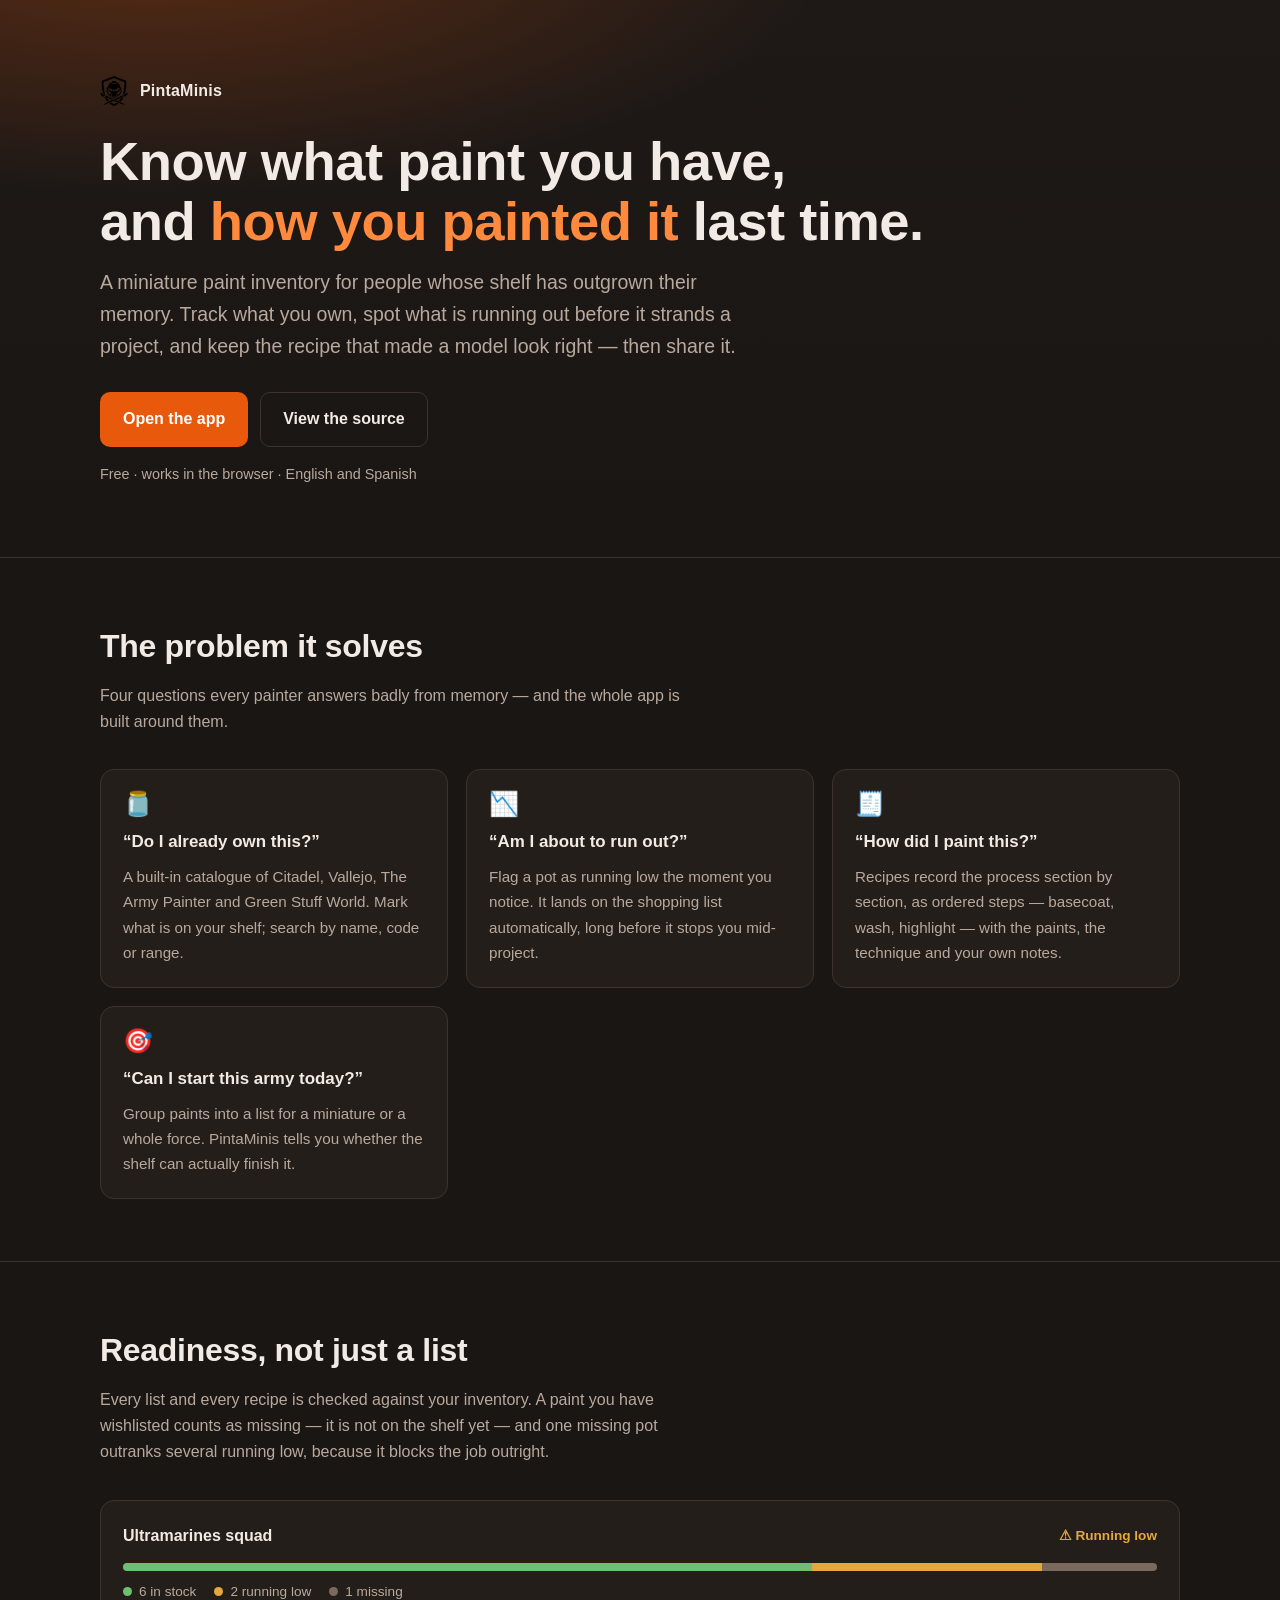
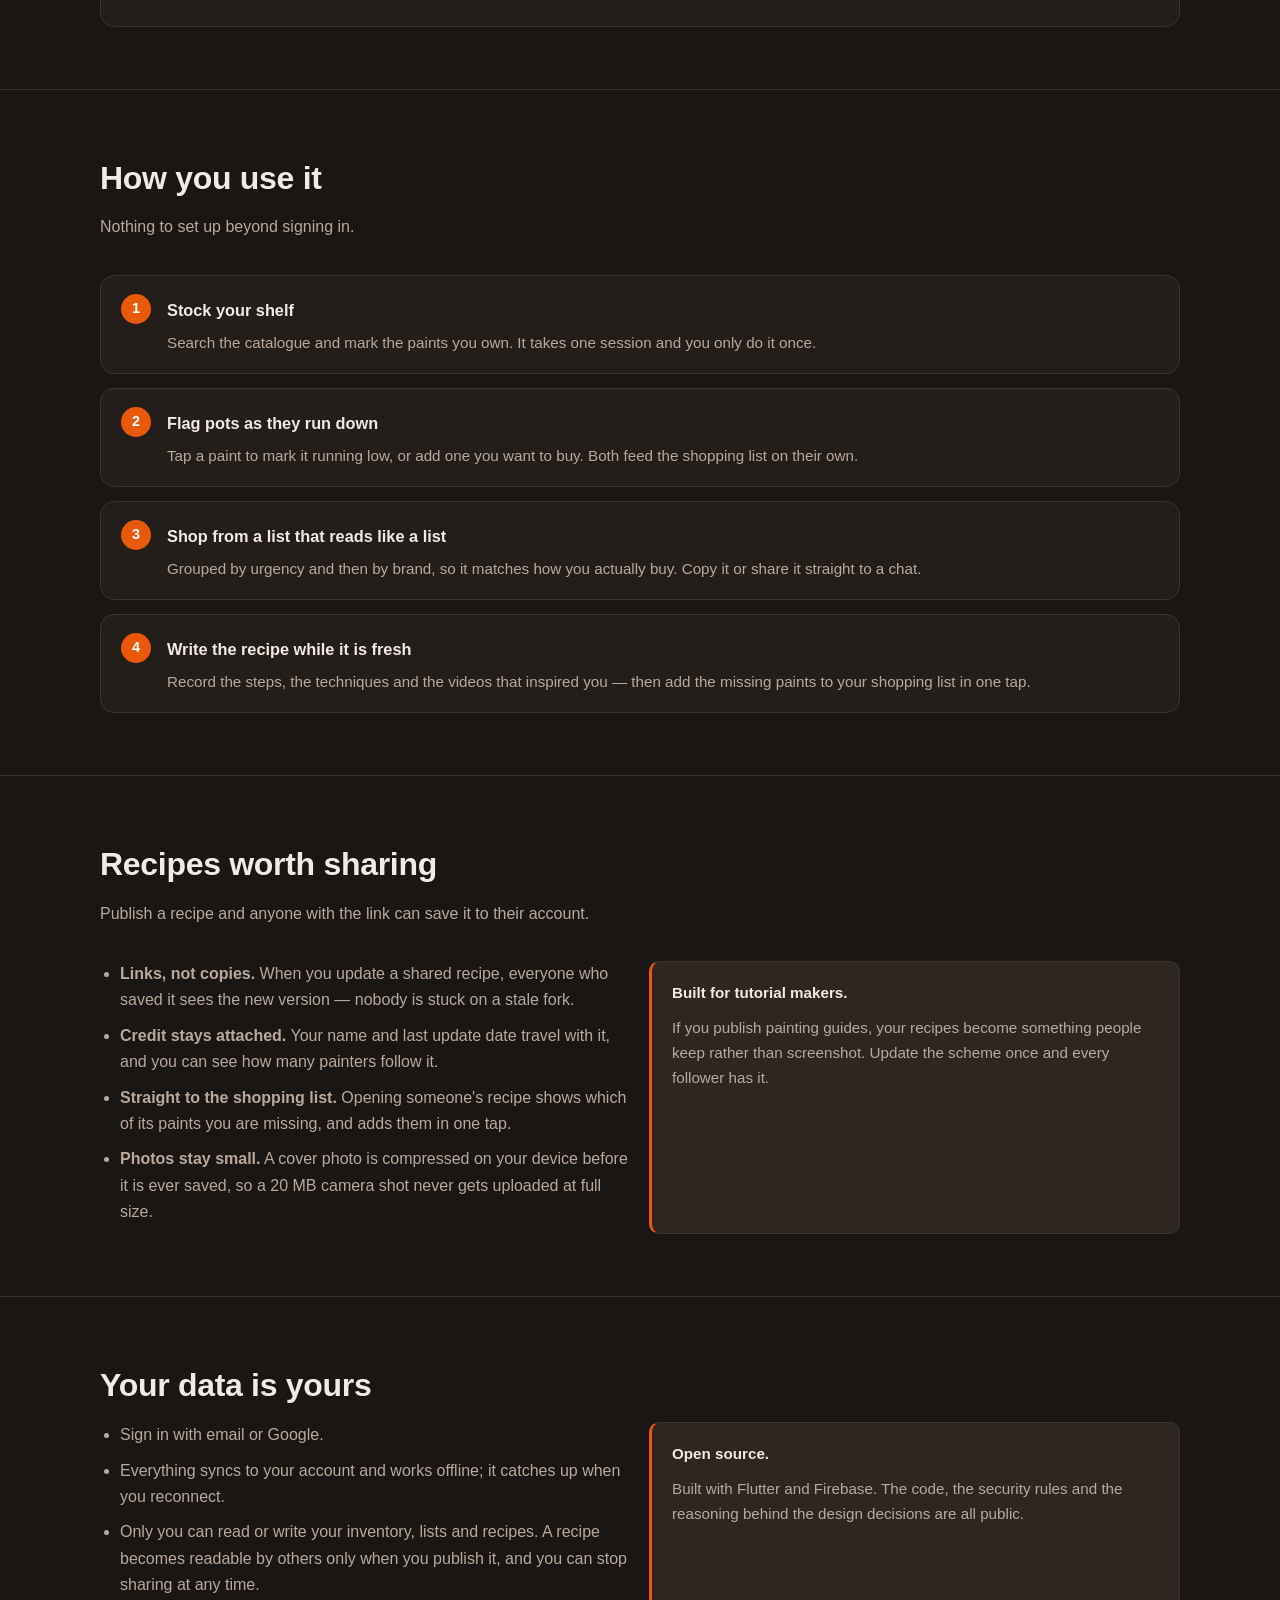
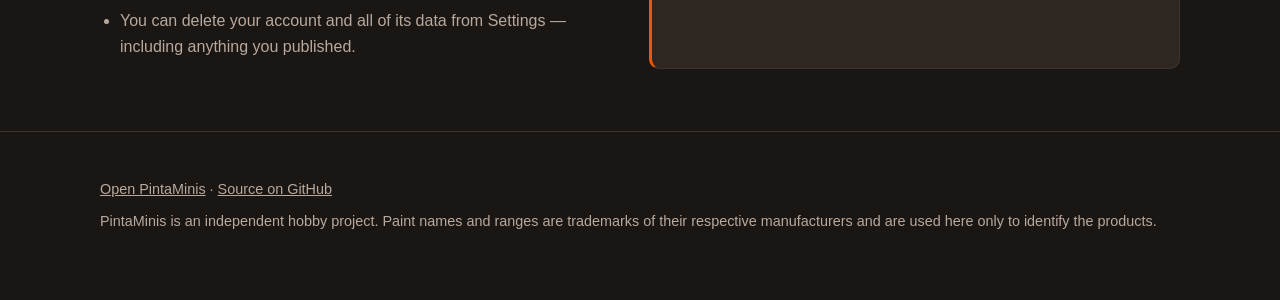
==== docs/index.html @ b094e230 "feat(brand): adopt the PintaMinis logo across the app Replaces the placeholder Material icons and th" ====
<!DOCTYPE html>
<html lang="en">
<head>
<meta charset="UTF-8">
<meta name="viewport" content="width=device-width, initial-scale=1">
<title>PintaMinis — miniature paint inventory</title>
<meta name="description" content="Track the miniature paints you own, know what is running out, save how you painted something, and share the recipe.">
<meta property="og:title" content="PintaMinis">
<meta property="og:description" content="Know what paint you have, what you are about to run out of, and how you painted it last time.">
<meta property="og:type" content="website">
<link rel="icon" href="data:image/svg+xml,<svg xmlns='http://www.w3.org/2000/svg' viewBox='0 0 100 100'><text y='.9em' font-size='90'>🎨</text></svg>">
<style>
  :root {
    --forge: #E8590C;
    --forge-soft: #FF8A3D;
    --ink: #1A1614;
    --panel: #241E1A;
    --panel-2: #2E2621;
    --text: #F2EAE4;
    --muted: #B9A99D;
    --line: #3D332C;
    --ok: #6FBF73;
    --warn: #E5A83D;
    --miss: #7A6A5E;
  }
  * { box-sizing: border-box; }
  html { scroll-behavior: smooth; }
  body {
    margin: 0;
    background: var(--ink);
    color: var(--text);
    font: 16px/1.65 -apple-system, BlinkMacSystemFont, "Segoe UI", Roboto, Helvetica, Arial, sans-serif;
    -webkit-font-smoothing: antialiased;
  }
  .wrap { width: min(1080px, 92vw); margin: 0 auto; }
  a { color: var(--forge-soft); }

  header {
    padding: 76px 0 56px;
    background:
      radial-gradient(1100px 420px at 12% -12%, rgba(232,89,12,.30), transparent 62%),
      linear-gradient(180deg, #1E1917, var(--ink));
    border-bottom: 1px solid var(--line);
  }
  .brand { display: flex; align-items: center; gap: 12px; font-weight: 700; letter-spacing: .2px; }
  .brand .mark { font-size: 30px; }
  h1 {
    font-size: clamp(2.1rem, 5.4vw, 3.4rem);
    line-height: 1.1;
    margin: 26px 0 14px;
    letter-spacing: -.5px;
  }
  h1 em { color: var(--forge-soft); font-style: normal; }
  .lede { font-size: clamp(1.02rem, 2.3vw, 1.22rem); color: var(--muted); max-width: 62ch; margin: 0; }
  .cta { display: flex; flex-wrap: wrap; gap: 12px; margin-top: 30px; }
  .btn {
    display: inline-block; padding: 13px 22px; border-radius: 10px;
    text-decoration: none; font-weight: 600; border: 1px solid transparent;
  }
  .btn-primary { background: var(--forge); color: #fff; }
  .btn-primary:hover { background: #d24f08; }
  .btn-ghost { border-color: var(--line); color: var(--text); }
  .btn-ghost:hover { border-color: var(--forge); }
  .note { margin-top: 16px; color: var(--muted); font-size: .9rem; }

  section { padding: 62px 0; border-bottom: 1px solid var(--line); }
  h2 { font-size: clamp(1.5rem, 3.2vw, 2rem); margin: 0 0 10px; letter-spacing: -.3px; }
  .sub { color: var(--muted); margin: 0 0 34px; max-width: 66ch; }

  .grid { display: grid; grid-template-columns: repeat(auto-fit, minmax(258px, 1fr)); gap: 18px; }
  .card {
    background: var(--panel); border: 1px solid var(--line);
    border-radius: 14px; padding: 22px;
  }
  .card h3 { margin: 12px 0 8px; font-size: 1.06rem; }
  .card p { margin: 0; color: var(--muted); font-size: .95rem; }
  .ico { font-size: 24px; line-height: 1; }

  .steps { counter-reset: s; display: grid; gap: 14px; }
  .step {
    display: flex; gap: 16px; align-items: flex-start;
    background: var(--panel); border: 1px solid var(--line);
    border-radius: 14px; padding: 18px 20px;
  }
  .step::before {
    counter-increment: s; content: counter(s);
    flex: 0 0 30px; height: 30px; border-radius: 50%;
    background: var(--forge); color: #fff;
    display: grid; place-items: center; font-weight: 700; font-size: .9rem;
  }
  .step h3 { margin: 3px 0 6px; font-size: 1.02rem; }
  .step p { margin: 0; color: var(--muted); font-size: .95rem; }

  /* Readiness demo — mirrors the verdict the app computes. */
  .demo { background: var(--panel); border: 1px solid var(--line); border-radius: 14px; padding: 22px; }
  .demo-row { display: flex; justify-content: space-between; align-items: center; gap: 12px; flex-wrap: wrap; }
  .demo-name { font-weight: 600; }
  .verdict { font-size: .85rem; font-weight: 700; }
  .verdict.low { color: var(--warn); }
  .bar { display: flex; height: 8px; border-radius: 5px; overflow: hidden; margin: 14px 0 10px; }
  .bar span { display: block; }
  .bar .s-ok { background: var(--ok); }
  .bar .s-low { background: var(--warn); }
  .bar .s-miss { background: var(--miss); }
  .legend { display: flex; gap: 18px; flex-wrap: wrap; color: var(--muted); font-size: .85rem; }
  .legend i { display: inline-block; width: 9px; height: 9px; border-radius: 50%; margin-right: 7px; }

  .cols { display: grid; grid-template-columns: repeat(auto-fit, minmax(280px, 1fr)); gap: 18px; }
  ul.plain { margin: 0; padding-left: 20px; color: var(--muted); }
  ul.plain li { margin-bottom: 9px; }

  .callout {
    background: var(--panel-2); border: 1px solid var(--line);
    border-left: 3px solid var(--forge); border-radius: 10px;
    padding: 18px 20px; color: var(--muted); font-size: .95rem;
  }
  .callout strong { color: var(--text); }

  footer { padding: 46px 0 66px; color: var(--muted); font-size: .9rem; }
  footer a { color: var(--muted); }
  footer a:hover { color: var(--forge-soft); }

  @media (max-width: 560px) {
    header { padding: 54px 0 42px; }
    section { padding: 46px 0; }
  }
</style>
</head>
<body>

<header>
  <div class="wrap">
    <div class="brand"><img class="mark" src="logo.svg" alt="" width="28" height="30"><span>PintaMinis</span></div>
    <h1>Know what paint you have,<br>and <em>how you painted it</em> last time.</h1>
    <p class="lede">
      A miniature paint inventory for people whose shelf has outgrown their memory.
      Track what you own, spot what is running out before it strands a project, and
      keep the recipe that made a model look right — then share it.
    </p>
    <div class="cta">
      <a class="btn btn-primary" href="https://pintaminis.com">Open the app</a>
      <a class="btn btn-ghost" href="https://github.com/tribet84/PaintForge">View the source</a>
    </div>
    <p class="note">Free · works in the browser · English and Spanish</p>
  </div>
</header>

<section>
  <div class="wrap">
    <h2>The problem it solves</h2>
    <p class="sub">
      Four questions every painter answers badly from memory — and the whole app is
      built around them.
    </p>
    <div class="grid">
      <div class="card">
        <div class="ico">🫙</div>
        <h3>“Do I already own this?”</h3>
        <p>A built-in catalogue of Citadel, Vallejo, The Army Painter and Green Stuff World. Mark what is on your shelf; search by name, code or range.</p>
      </div>
      <div class="card">
        <div class="ico">📉</div>
        <h3>“Am I about to run out?”</h3>
        <p>Flag a pot as running low the moment you notice. It lands on the shopping list automatically, long before it stops you mid-project.</p>
      </div>
      <div class="card">
        <div class="ico">🧾</div>
        <h3>“How did I paint this?”</h3>
        <p>Recipes record the process section by section, as ordered steps — basecoat, wash, highlight — with the paints, the technique and your own notes.</p>
      </div>
      <div class="card">
        <div class="ico">🎯</div>
        <h3>“Can I start this army today?”</h3>
        <p>Group paints into a list for a miniature or a whole force. PintaMinis tells you whether the shelf can actually finish it.</p>
      </div>
    </div>
  </div>
</section>

<section>
  <div class="wrap">
    <h2>Readiness, not just a list</h2>
    <p class="sub">
      Every list and every recipe is checked against your inventory. A paint you have
      wishlisted counts as missing — it is not on the shelf yet — and one missing pot
      outranks several running low, because it blocks the job outright.
    </p>
    <div class="demo">
      <div class="demo-row">
        <span class="demo-name">Ultramarines squad</span>
        <span class="verdict low">⚠ Running low</span>
      </div>
      <div class="bar" role="img" aria-label="Six paints in stock, two running low, one missing">
        <span class="s-ok" style="flex:6"></span>
        <span class="s-low" style="flex:2"></span>
        <span class="s-miss" style="flex:1"></span>
      </div>
      <div class="legend">
        <span><i style="background:var(--ok)"></i>6 in stock</span>
        <span><i style="background:var(--warn)"></i>2 running low</span>
        <span><i style="background:var(--miss)"></i>1 missing</span>
      </div>
    </div>
  </div>
</section>

<section>
  <div class="wrap">
    <h2>How you use it</h2>
    <p class="sub">Nothing to set up beyond signing in.</p>
    <div class="steps">
      <div class="step">
        <div>
          <h3>Stock your shelf</h3>
          <p>Search the catalogue and mark the paints you own. It takes one session and you only do it once.</p>
        </div>
      </div>
      <div class="step">
        <div>
          <h3>Flag pots as they run down</h3>
          <p>Tap a paint to mark it running low, or add one you want to buy. Both feed the shopping list on their own.</p>
        </div>
      </div>
      <div class="step">
        <div>
          <h3>Shop from a list that reads like a list</h3>
          <p>Grouped by urgency and then by brand, so it matches how you actually buy. Copy it or share it straight to a chat.</p>
        </div>
      </div>
      <div class="step">
        <div>
          <h3>Write the recipe while it is fresh</h3>
          <p>Record the steps, the techniques and the videos that inspired you — then add the missing paints to your shopping list in one tap.</p>
        </div>
      </div>
    </div>
  </div>
</section>

<section>
  <div class="wrap">
    <h2>Recipes worth sharing</h2>
    <p class="sub">
      Publish a recipe and anyone with the link can save it to their account.
    </p>
    <div class="cols">
      <div>
        <ul class="plain">
          <li><strong>Links, not copies.</strong> When you update a shared recipe, everyone who saved it sees the new version — nobody is stuck on a stale fork.</li>
          <li><strong>Credit stays attached.</strong> Your name and last update date travel with it, and you can see how many painters follow it.</li>
          <li><strong>Straight to the shopping list.</strong> Opening someone's recipe shows which of its paints you are missing, and adds them in one tap.</li>
          <li><strong>Photos stay small.</strong> A cover photo is compressed on your device before it is ever saved, so a 20 MB camera shot never gets uploaded at full size.</li>
        </ul>
      </div>
      <div class="callout">
        <p style="margin:0 0 10px"><strong>Built for tutorial makers.</strong></p>
        <p style="margin:0">
          If you publish painting guides, your recipes become something people keep
          rather than screenshot. Update the scheme once and every follower has it.
        </p>
      </div>
    </div>
  </div>
</section>

<section>
  <div class="wrap">
    <h2>Your data is yours</h2>
    <div class="cols">
      <div>
        <ul class="plain">
          <li>Sign in with email or Google.</li>
          <li>Everything syncs to your account and works offline; it catches up when you reconnect.</li>
          <li>Only you can read or write your inventory, lists and recipes. A recipe becomes readable by others only when you publish it, and you can stop sharing at any time.</li>
          <li>You can delete your account and all of its data from Settings — including anything you published.</li>
        </ul>
      </div>
      <div class="callout">
        <p style="margin:0 0 10px"><strong>Open source.</strong></p>
        <p style="margin:0">
          Built with Flutter and Firebase. The code, the security rules and the
          reasoning behind the design decisions are all public.
        </p>
      </div>
    </div>
  </div>
</section>

<footer>
  <div class="wrap">
    <p style="margin:0 0 8px">
      <a href="https://pintaminis.com">Open PintaMinis</a> ·
      <a href="https://github.com/tribet84/PaintForge">Source on GitHub</a>
    </p>
    <p style="margin:0">
      PintaMinis is an independent hobby project. Paint names and ranges are
      trademarks of their respective manufacturers and are used here only to
      identify the products.
    </p>
  </div>
</footer>

</body>
</html>
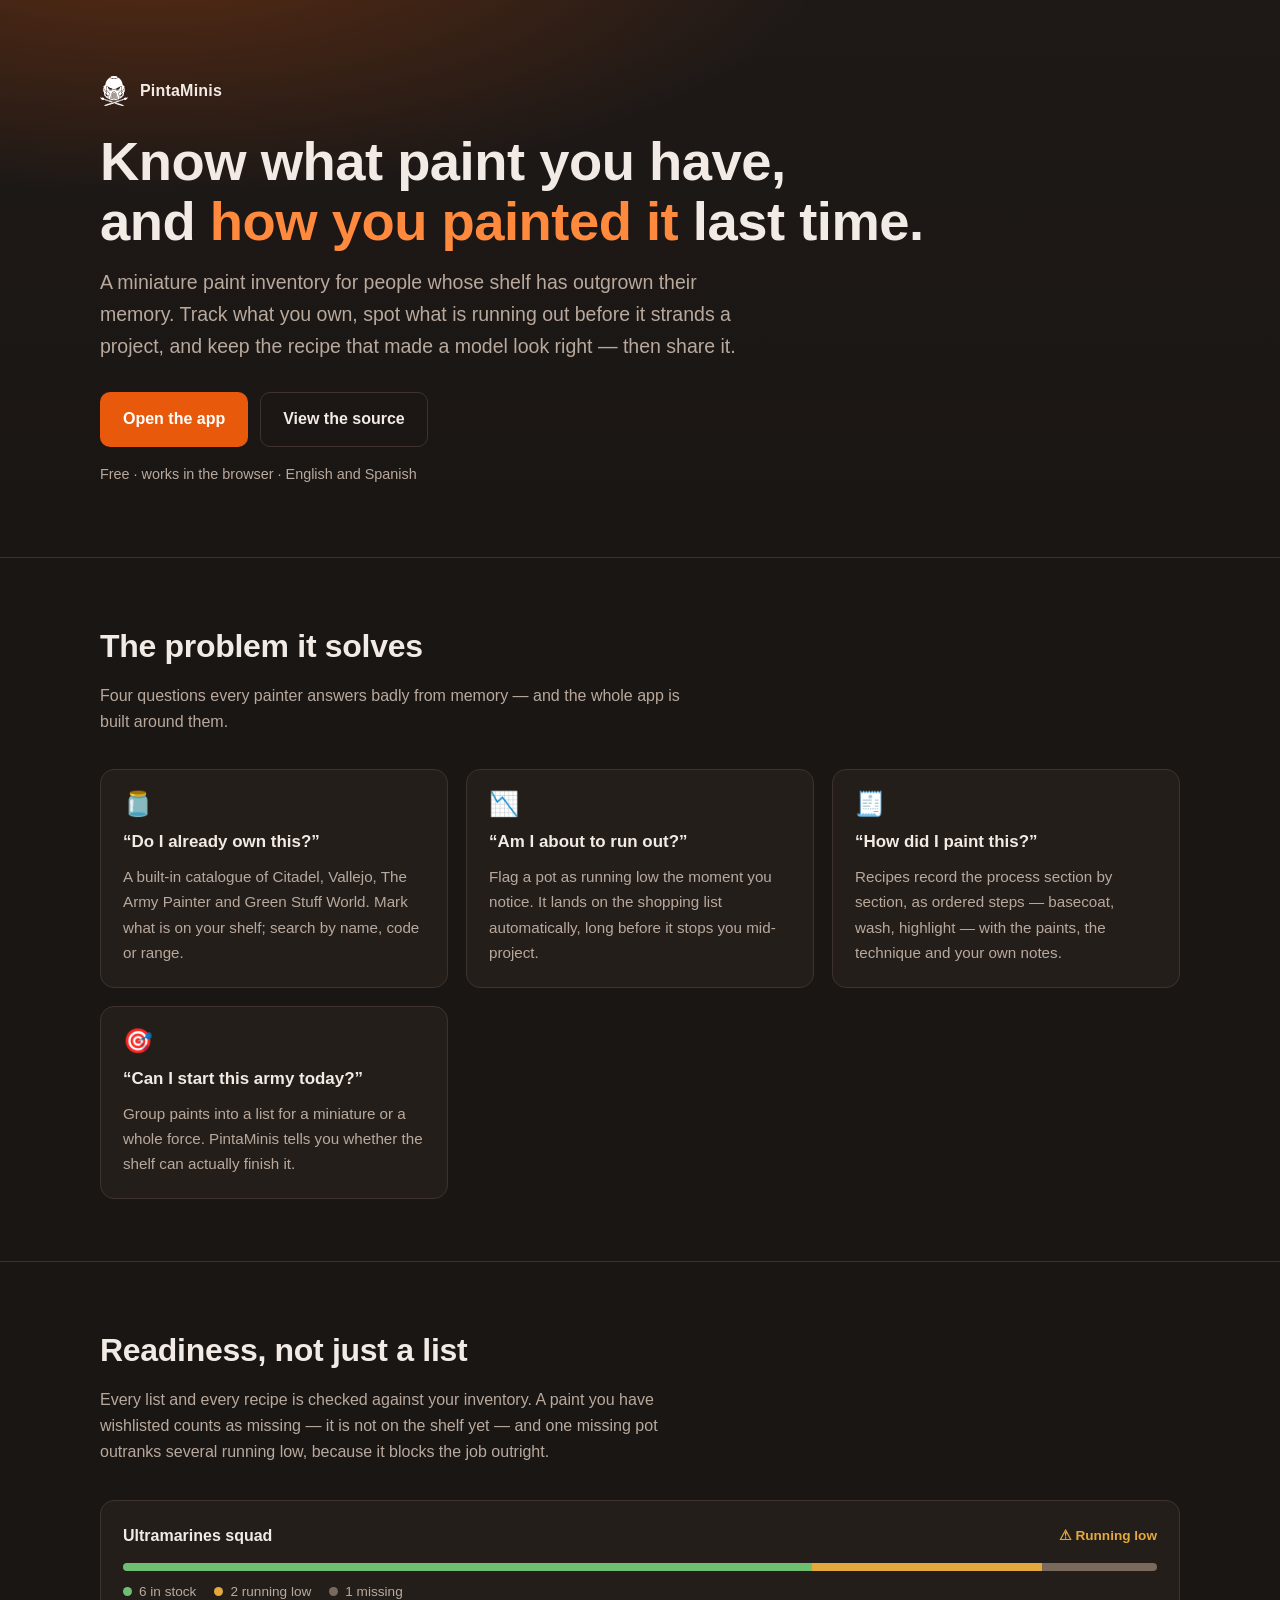
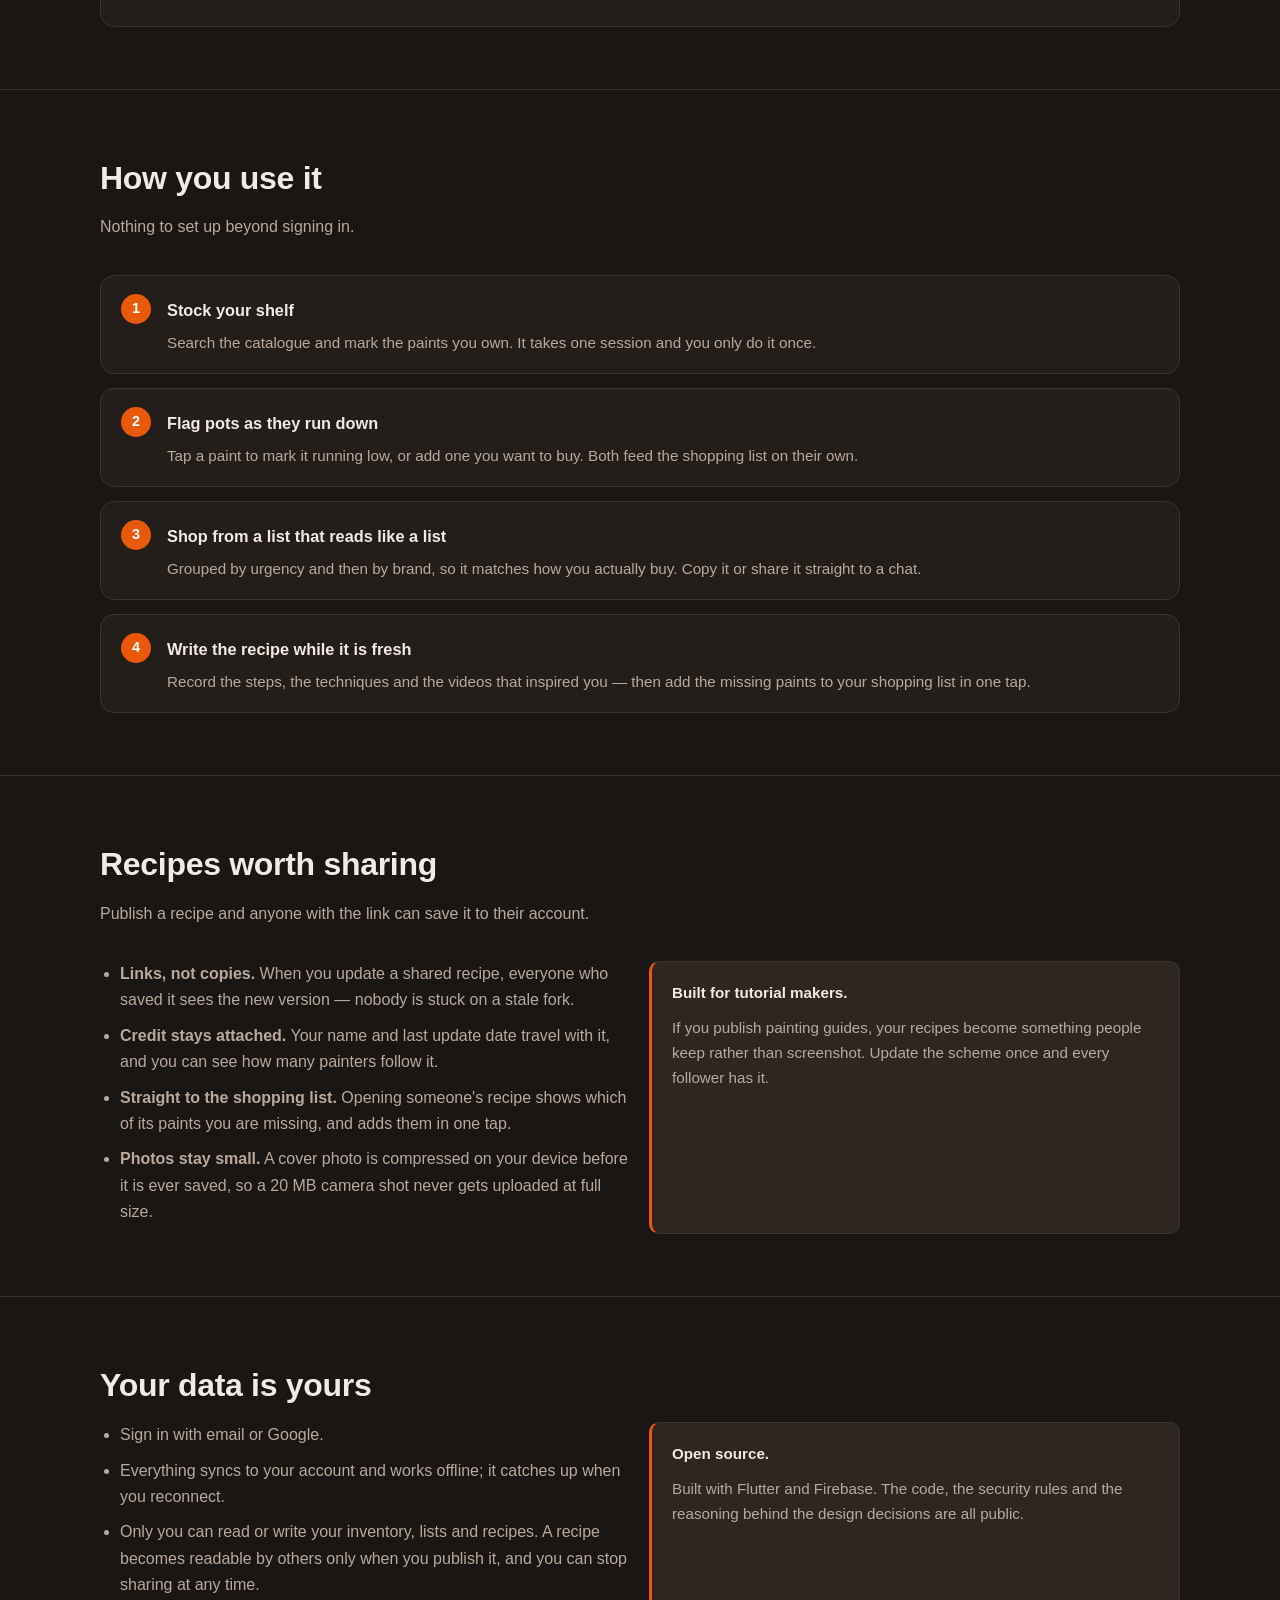
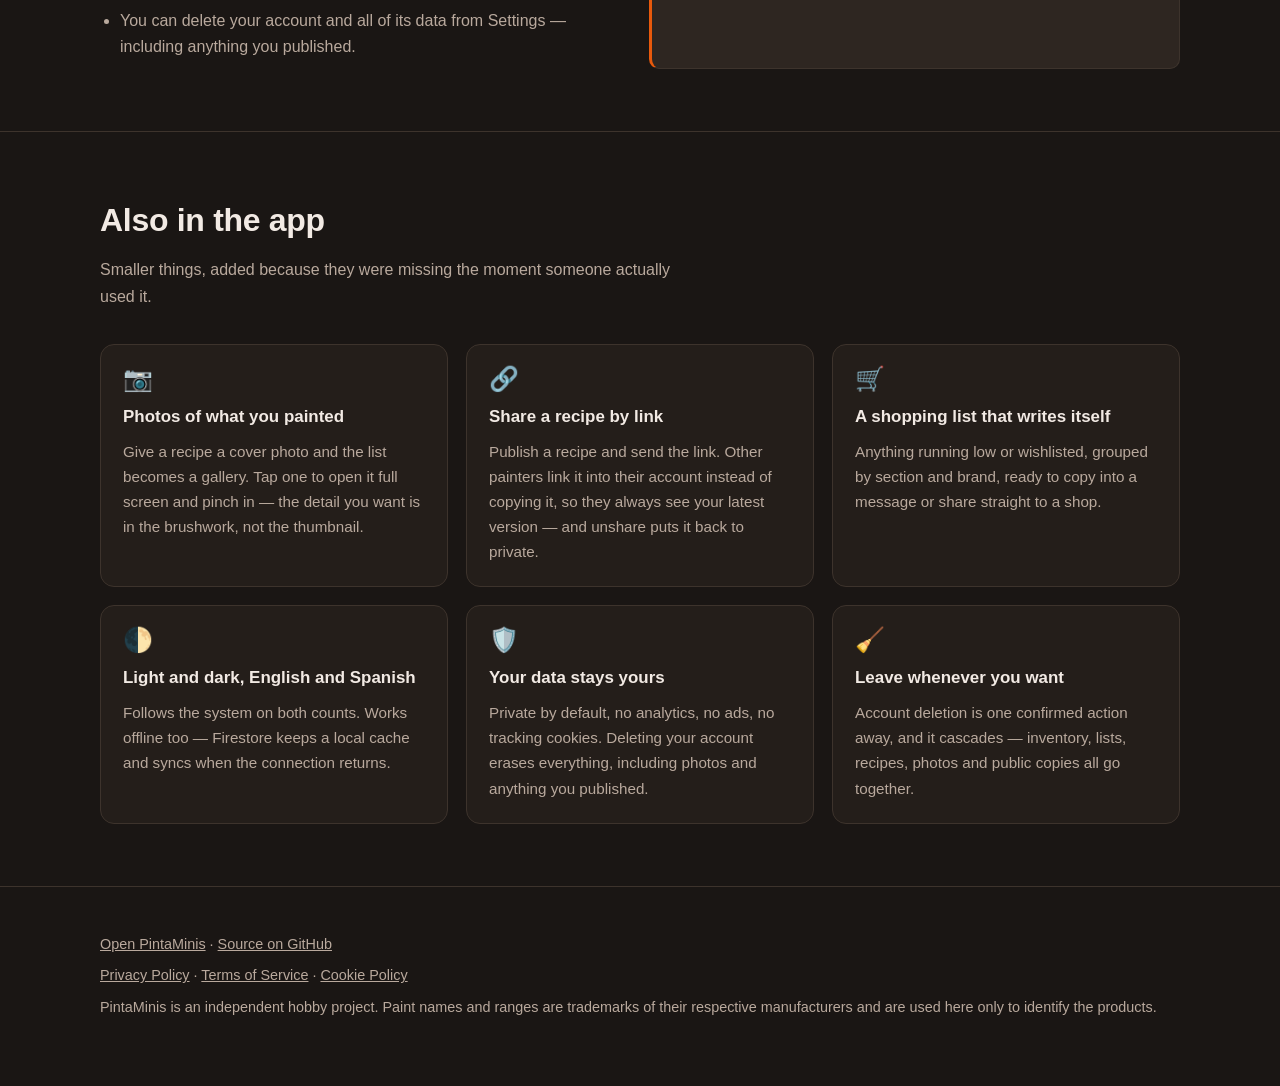
==== commit be3716d9: "docs(legal): publish privacy, terms and cookie policies The app collects real personal data — email " ====
--- a/docs/index.html
+++ b/docs/index.html
@@ -8,7 +8,7 @@
 <meta property="og:title" content="PintaMinis">
 <meta property="og:description" content="Know what paint you have, what you are about to run out of, and how you painted it last time.">
 <meta property="og:type" content="website">
-<link rel="icon" href="data:image/svg+xml,<svg xmlns='http://www.w3.org/2000/svg' viewBox='0 0 100 100'><text y='.9em' font-size='90'>🎨</text></svg>">
+<link rel="icon" type="image/svg+xml" href="logo.svg">
 <style>
   :root {
     --forge: #E8590C;
@@ -130,7 +130,7 @@
 
 <header>
   <div class="wrap">
-    <div class="brand"><img class="mark" src="logo.svg" alt="" width="28" height="30"><span>PintaMinis</span></div>
+    <div class="brand"><img class="mark" src="logo-light.svg" alt="" width="28" height="30"><span>PintaMinis</span></div>
     <h1>Know what paint you have,<br>and <em>how you painted it</em> last time.</h1>
     <p class="lede">
       A miniature paint inventory for people whose shelf has outgrown their memory.
@@ -286,11 +286,58 @@
   </div>
 </section>
 
+<section id="more">
+  <div class="wrap">
+    <h2>Also in the app</h2>
+    <p class="sub">
+      Smaller things, added because they were missing the moment someone actually
+      used it.
+    </p>
+    <div class="grid">
+      <div class="card">
+        <div class="ico">📷</div>
+        <h3>Photos of what you painted</h3>
+        <p>Give a recipe a cover photo and the list becomes a gallery. Tap one to open it full screen and pinch in — the detail you want is in the brushwork, not the thumbnail.</p>
+      </div>
+      <div class="card">
+        <div class="ico">🔗</div>
+        <h3>Share a recipe by link</h3>
+        <p>Publish a recipe and send the link. Other painters link it into their account instead of copying it, so they always see your latest version — and unshare puts it back to private.</p>
+      </div>
+      <div class="card">
+        <div class="ico">🛒</div>
+        <h3>A shopping list that writes itself</h3>
+        <p>Anything running low or wishlisted, grouped by section and brand, ready to copy into a message or share straight to a shop.</p>
+      </div>
+      <div class="card">
+        <div class="ico">🌓</div>
+        <h3>Light and dark, English and Spanish</h3>
+        <p>Follows the system on both counts. Works offline too — Firestore keeps a local cache and syncs when the connection returns.</p>
+      </div>
+      <div class="card">
+        <div class="ico">🛡️</div>
+        <h3>Your data stays yours</h3>
+        <p>Private by default, no analytics, no ads, no tracking cookies. Deleting your account erases everything, including photos and anything you published.</p>
+      </div>
+      <div class="card">
+        <div class="ico">🧹</div>
+        <h3>Leave whenever you want</h3>
+        <p>Account deletion is one confirmed action away, and it cascades — inventory, lists, recipes, photos and public copies all go together.</p>
+      </div>
+    </div>
+  </div>
+</section>
+
 <footer>
   <div class="wrap">
     <p style="margin:0 0 8px">
       <a href="https://pintaminis.com">Open PintaMinis</a> ·
       <a href="https://github.com/tribet84/PaintForge">Source on GitHub</a>
+    </p>
+    <p style="margin:0 0 8px">
+      <a href="privacy.html">Privacy Policy</a> ·
+      <a href="terms.html">Terms of Service</a> ·
+      <a href="cookies.html">Cookie Policy</a>
     </p>
     <p style="margin:0">
       PintaMinis is an independent hobby project. Paint names and ranges are
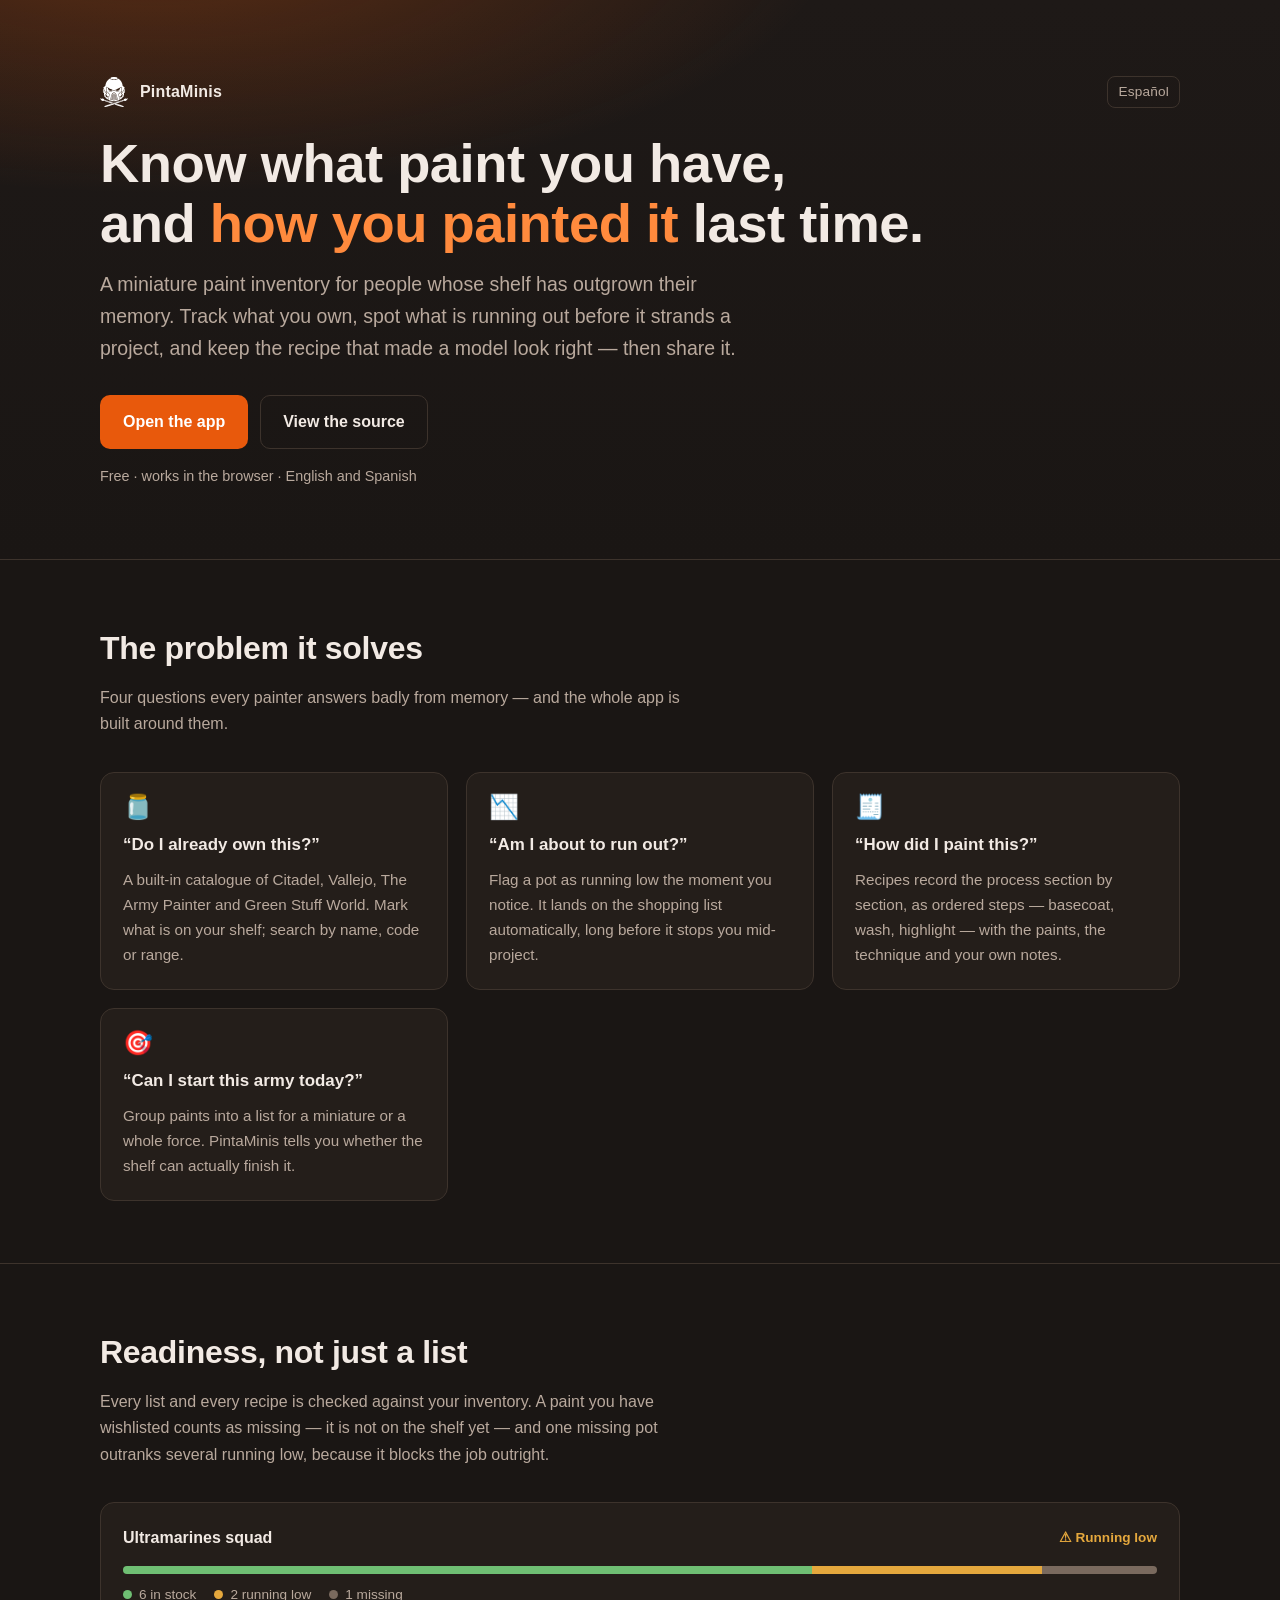
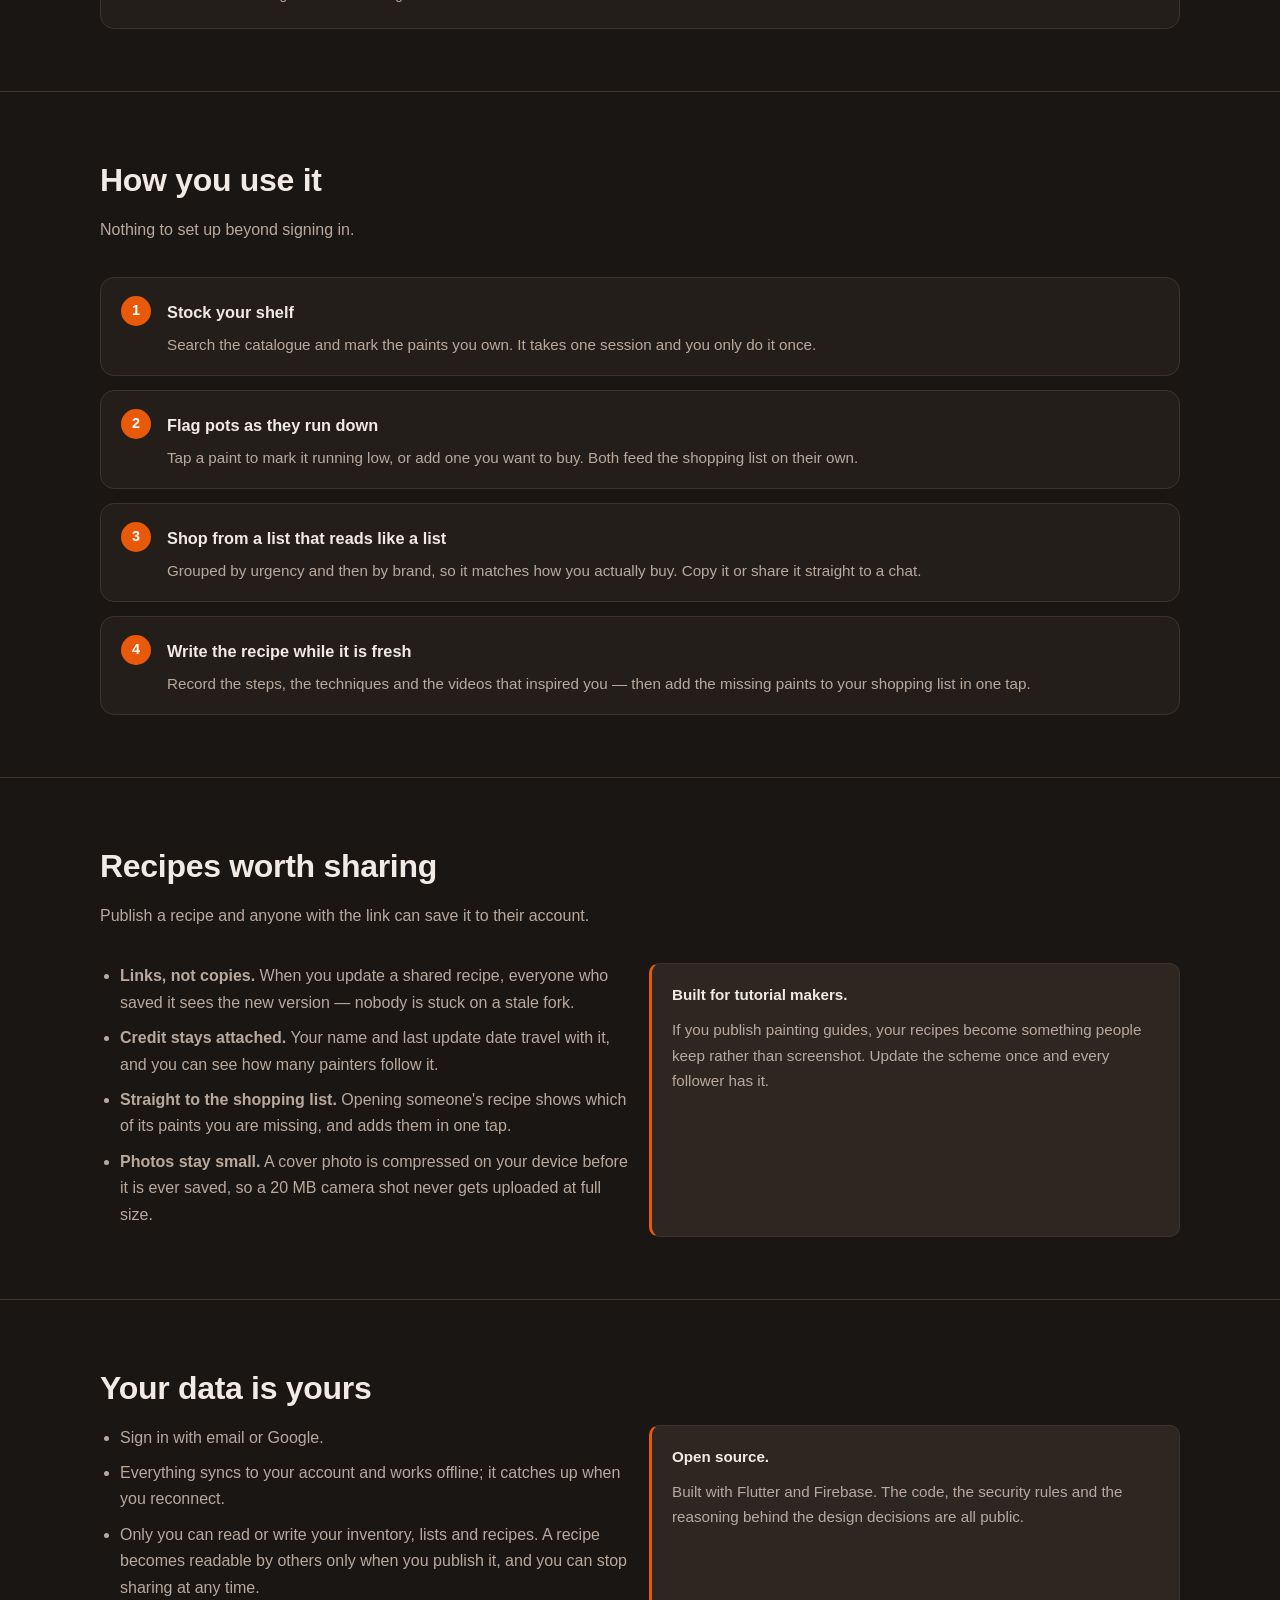
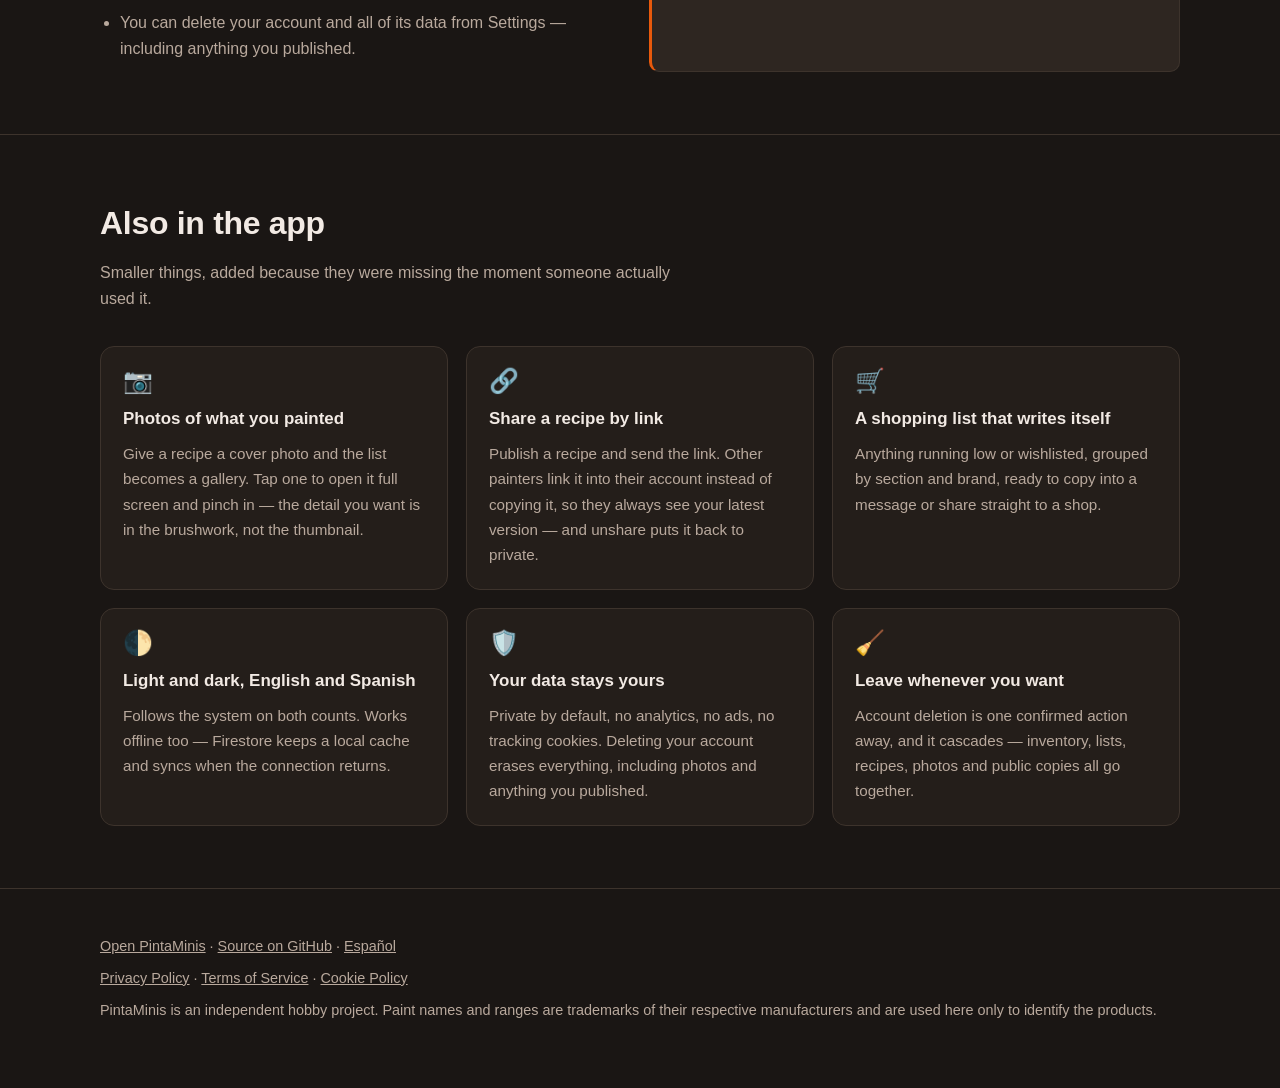
==== commit 8411b605: "fix(site): point the app button at the app, and serve the site in Spanish "Open the app" still point" ====
--- a/docs/index.html
+++ b/docs/index.html
@@ -9,128 +9,50 @@
 <meta property="og:description" content="Know what paint you have, what you are about to run out of, and how you painted it last time.">
 <meta property="og:type" content="website">
 <link rel="icon" type="image/svg+xml" href="logo.svg">
-<style>
-  :root {
-    --forge: #E8590C;
-    --forge-soft: #FF8A3D;
-    --ink: #1A1614;
-    --panel: #241E1A;
-    --panel-2: #2E2621;
-    --text: #F2EAE4;
-    --muted: #B9A99D;
-    --line: #3D332C;
-    --ok: #6FBF73;
-    --warn: #E5A83D;
-    --miss: #7A6A5E;
-  }
-  * { box-sizing: border-box; }
-  html { scroll-behavior: smooth; }
-  body {
-    margin: 0;
-    background: var(--ink);
-    color: var(--text);
-    font: 16px/1.65 -apple-system, BlinkMacSystemFont, "Segoe UI", Roboto, Helvetica, Arial, sans-serif;
-    -webkit-font-smoothing: antialiased;
-  }
-  .wrap { width: min(1080px, 92vw); margin: 0 auto; }
-  a { color: var(--forge-soft); }
-
-  header {
-    padding: 76px 0 56px;
-    background:
-      radial-gradient(1100px 420px at 12% -12%, rgba(232,89,12,.30), transparent 62%),
-      linear-gradient(180deg, #1E1917, var(--ink));
-    border-bottom: 1px solid var(--line);
-  }
-  .brand { display: flex; align-items: center; gap: 12px; font-weight: 700; letter-spacing: .2px; }
-  .brand .mark { font-size: 30px; }
-  h1 {
-    font-size: clamp(2.1rem, 5.4vw, 3.4rem);
-    line-height: 1.1;
-    margin: 26px 0 14px;
-    letter-spacing: -.5px;
-  }
-  h1 em { color: var(--forge-soft); font-style: normal; }
-  .lede { font-size: clamp(1.02rem, 2.3vw, 1.22rem); color: var(--muted); max-width: 62ch; margin: 0; }
-  .cta { display: flex; flex-wrap: wrap; gap: 12px; margin-top: 30px; }
-  .btn {
-    display: inline-block; padding: 13px 22px; border-radius: 10px;
-    text-decoration: none; font-weight: 600; border: 1px solid transparent;
-  }
-  .btn-primary { background: var(--forge); color: #fff; }
-  .btn-primary:hover { background: #d24f08; }
-  .btn-ghost { border-color: var(--line); color: var(--text); }
-  .btn-ghost:hover { border-color: var(--forge); }
-  .note { margin-top: 16px; color: var(--muted); font-size: .9rem; }
-
-  section { padding: 62px 0; border-bottom: 1px solid var(--line); }
-  h2 { font-size: clamp(1.5rem, 3.2vw, 2rem); margin: 0 0 10px; letter-spacing: -.3px; }
-  .sub { color: var(--muted); margin: 0 0 34px; max-width: 66ch; }
-
-  .grid { display: grid; grid-template-columns: repeat(auto-fit, minmax(258px, 1fr)); gap: 18px; }
-  .card {
-    background: var(--panel); border: 1px solid var(--line);
-    border-radius: 14px; padding: 22px;
-  }
-  .card h3 { margin: 12px 0 8px; font-size: 1.06rem; }
-  .card p { margin: 0; color: var(--muted); font-size: .95rem; }
-  .ico { font-size: 24px; line-height: 1; }
-
-  .steps { counter-reset: s; display: grid; gap: 14px; }
-  .step {
-    display: flex; gap: 16px; align-items: flex-start;
-    background: var(--panel); border: 1px solid var(--line);
-    border-radius: 14px; padding: 18px 20px;
-  }
-  .step::before {
-    counter-increment: s; content: counter(s);
-    flex: 0 0 30px; height: 30px; border-radius: 50%;
-    background: var(--forge); color: #fff;
-    display: grid; place-items: center; font-weight: 700; font-size: .9rem;
-  }
-  .step h3 { margin: 3px 0 6px; font-size: 1.02rem; }
-  .step p { margin: 0; color: var(--muted); font-size: .95rem; }
-
-  /* Readiness demo — mirrors the verdict the app computes. */
-  .demo { background: var(--panel); border: 1px solid var(--line); border-radius: 14px; padding: 22px; }
-  .demo-row { display: flex; justify-content: space-between; align-items: center; gap: 12px; flex-wrap: wrap; }
-  .demo-name { font-weight: 600; }
-  .verdict { font-size: .85rem; font-weight: 700; }
-  .verdict.low { color: var(--warn); }
-  .bar { display: flex; height: 8px; border-radius: 5px; overflow: hidden; margin: 14px 0 10px; }
-  .bar span { display: block; }
-  .bar .s-ok { background: var(--ok); }
-  .bar .s-low { background: var(--warn); }
-  .bar .s-miss { background: var(--miss); }
-  .legend { display: flex; gap: 18px; flex-wrap: wrap; color: var(--muted); font-size: .85rem; }
-  .legend i { display: inline-block; width: 9px; height: 9px; border-radius: 50%; margin-right: 7px; }
-
-  .cols { display: grid; grid-template-columns: repeat(auto-fit, minmax(280px, 1fr)); gap: 18px; }
-  ul.plain { margin: 0; padding-left: 20px; color: var(--muted); }
-  ul.plain li { margin-bottom: 9px; }
-
-  .callout {
-    background: var(--panel-2); border: 1px solid var(--line);
-    border-left: 3px solid var(--forge); border-radius: 10px;
-    padding: 18px 20px; color: var(--muted); font-size: .95rem;
-  }
-  .callout strong { color: var(--text); }
-
-  footer { padding: 46px 0 66px; color: var(--muted); font-size: .9rem; }
-  footer a { color: var(--muted); }
-  footer a:hover { color: var(--forge-soft); }
-
-  @media (max-width: 560px) {
-    header { padding: 54px 0 42px; }
-    section { padding: 46px 0; }
-  }
-</style>
+<link rel="alternate" hreflang="en" href="https://pintaminis.com/">
+<link rel="alternate" hreflang="es" href="https://pintaminis.com/es">
+<link rel="alternate" hreflang="x-default" href="https://pintaminis.com/">
+<script>
+  (function () {
+    // Order matters. A shared recipe link must be forwarded before anything
+    // else looks at the URL, or a Spanish browser would divert it to /es and
+    // lose the recipe on the way.
+    var hash = window.location.hash;
+    if (hash && hash.indexOf('#/r/') === 0) {
+      window.location.replace('https://app.pintaminis.com/' + hash);
+      return;
+    }
+
+    // Language. An explicit choice always wins over the browser's guess and
+    // is remembered, so picking English does not bounce a Spanish browser
+    // straight back to Spanish on the next visit.
+    var KEY = 'pintaminis-lang';
+    var chosen = null;
+    try {
+      var param = new URLSearchParams(window.location.search).get('lang');
+      if (param === 'en' || param === 'es') {
+        localStorage.setItem(KEY, param);
+        chosen = param;
+      } else {
+        chosen = localStorage.getItem(KEY);
+      }
+    } catch (e) {
+      // Private mode, or storage blocked. Fall back to the browser's setting.
+    }
+
+    var lang = chosen || (navigator.language || 'en').slice(0, 2).toLowerCase();
+    if (lang === 'es') window.location.replace('/es');
+  })();
+</script>
+<link rel="stylesheet" href="site.css">
 </head>
 <body>
 
 <header>
   <div class="wrap">
-    <div class="brand"><img class="mark" src="logo-light.svg" alt="" width="28" height="30"><span>PintaMinis</span></div>
+    <div class="brand"><img class="mark" src="logo-light.svg" alt="" width="28" height="30"><span>PintaMinis</span>
+      <a class="lang" href="/es?lang=es">Español</a>
+    </div>
     <h1>Know what paint you have,<br>and <em>how you painted it</em> last time.</h1>
     <p class="lede">
       A miniature paint inventory for people whose shelf has outgrown their memory.
@@ -138,7 +60,7 @@
       keep the recipe that made a model look right — then share it.
     </p>
     <div class="cta">
-      <a class="btn btn-primary" href="https://pintaminis.com">Open the app</a>
+      <a class="btn btn-primary" href="https://app.pintaminis.com">Open the app</a>
       <a class="btn btn-ghost" href="https://github.com/tribet84/PaintForge">View the source</a>
     </div>
     <p class="note">Free · works in the browser · English and Spanish</p>
@@ -331,13 +253,14 @@
 <footer>
   <div class="wrap">
     <p style="margin:0 0 8px">
-      <a href="https://pintaminis.com">Open PintaMinis</a> ·
-      <a href="https://github.com/tribet84/PaintForge">Source on GitHub</a>
+      <a href="https://app.pintaminis.com">Open PintaMinis</a> ·
+      <a href="https://github.com/tribet84/PaintForge">Source on GitHub</a> ·
+      <a href="/es?lang=es">Español</a>
     </p>
     <p style="margin:0 0 8px">
-      <a href="privacy.html">Privacy Policy</a> ·
-      <a href="terms.html">Terms of Service</a> ·
-      <a href="cookies.html">Cookie Policy</a>
+      <a href="/privacy">Privacy Policy</a> ·
+      <a href="/terms">Terms of Service</a> ·
+      <a href="/cookies">Cookie Policy</a>
     </p>
     <p style="margin:0">
       PintaMinis is an independent hobby project. Paint names and ranges are
--- a/docs/site.css
+++ b/docs/site.css
@@ -0,0 +1,124 @@
+:root {
+    --forge: #E8590C;
+    --forge-soft: #FF8A3D;
+    --ink: #1A1614;
+    --panel: #241E1A;
+    --panel-2: #2E2621;
+    --text: #F2EAE4;
+    --muted: #B9A99D;
+    --line: #3D332C;
+    --ok: #6FBF73;
+    --warn: #E5A83D;
+    --miss: #7A6A5E;
+  }
+  * { box-sizing: border-box; }
+  html { scroll-behavior: smooth; }
+  body {
+    margin: 0;
+    background: var(--ink);
+    color: var(--text);
+    font: 16px/1.65 -apple-system, BlinkMacSystemFont, "Segoe UI", Roboto, Helvetica, Arial, sans-serif;
+    -webkit-font-smoothing: antialiased;
+  }
+  .wrap { width: min(1080px, 92vw); margin: 0 auto; }
+  a { color: var(--forge-soft); }
+
+  header {
+    padding: 76px 0 56px;
+    background:
+      radial-gradient(1100px 420px at 12% -12%, rgba(232,89,12,.30), transparent 62%),
+      linear-gradient(180deg, #1E1917, var(--ink));
+    border-bottom: 1px solid var(--line);
+  }
+  .brand { display: flex; align-items: center; gap: 12px; font-weight: 700; letter-spacing: .2px; }
+  .brand .mark { font-size: 30px; }
+  h1 {
+    font-size: clamp(2.1rem, 5.4vw, 3.4rem);
+    line-height: 1.1;
+    margin: 26px 0 14px;
+    letter-spacing: -.5px;
+  }
+  h1 em { color: var(--forge-soft); font-style: normal; }
+  .lede { font-size: clamp(1.02rem, 2.3vw, 1.22rem); color: var(--muted); max-width: 62ch; margin: 0; }
+  .cta { display: flex; flex-wrap: wrap; gap: 12px; margin-top: 30px; }
+  .btn {
+    display: inline-block; padding: 13px 22px; border-radius: 10px;
+    text-decoration: none; font-weight: 600; border: 1px solid transparent;
+  }
+  .btn-primary { background: var(--forge); color: #fff; }
+  .btn-primary:hover { background: #d24f08; }
+  .btn-ghost { border-color: var(--line); color: var(--text); }
+  .btn-ghost:hover { border-color: var(--forge); }
+  .note { margin-top: 16px; color: var(--muted); font-size: .9rem; }
+
+  section { padding: 62px 0; border-bottom: 1px solid var(--line); }
+  h2 { font-size: clamp(1.5rem, 3.2vw, 2rem); margin: 0 0 10px; letter-spacing: -.3px; }
+  .sub { color: var(--muted); margin: 0 0 34px; max-width: 66ch; }
+
+  .grid { display: grid; grid-template-columns: repeat(auto-fit, minmax(258px, 1fr)); gap: 18px; }
+  .card {
+    background: var(--panel); border: 1px solid var(--line);
+    border-radius: 14px; padding: 22px;
+  }
+  .card h3 { margin: 12px 0 8px; font-size: 1.06rem; }
+  .card p { margin: 0; color: var(--muted); font-size: .95rem; }
+  .ico { font-size: 24px; line-height: 1; }
+
+  .steps { counter-reset: s; display: grid; gap: 14px; }
+  .step {
+    display: flex; gap: 16px; align-items: flex-start;
+    background: var(--panel); border: 1px solid var(--line);
+    border-radius: 14px; padding: 18px 20px;
+  }
+  .step::before {
+    counter-increment: s; content: counter(s);
+    flex: 0 0 30px; height: 30px; border-radius: 50%;
+    background: var(--forge); color: #fff;
+    display: grid; place-items: center; font-weight: 700; font-size: .9rem;
+  }
+  .step h3 { margin: 3px 0 6px; font-size: 1.02rem; }
+  .step p { margin: 0; color: var(--muted); font-size: .95rem; }
+
+  /* Readiness demo — mirrors the verdict the app computes. */
+  .demo { background: var(--panel); border: 1px solid var(--line); border-radius: 14px; padding: 22px; }
+  .demo-row { display: flex; justify-content: space-between; align-items: center; gap: 12px; flex-wrap: wrap; }
+  .demo-name { font-weight: 600; }
+  .verdict { font-size: .85rem; font-weight: 700; }
+  .verdict.low { color: var(--warn); }
+  .bar { display: flex; height: 8px; border-radius: 5px; overflow: hidden; margin: 14px 0 10px; }
+  .bar span { display: block; }
+  .bar .s-ok { background: var(--ok); }
+  .bar .s-low { background: var(--warn); }
+  .bar .s-miss { background: var(--miss); }
+  .legend { display: flex; gap: 18px; flex-wrap: wrap; color: var(--muted); font-size: .85rem; }
+  .legend i { display: inline-block; width: 9px; height: 9px; border-radius: 50%; margin-right: 7px; }
+
+  .cols { display: grid; grid-template-columns: repeat(auto-fit, minmax(280px, 1fr)); gap: 18px; }
+  ul.plain { margin: 0; padding-left: 20px; color: var(--muted); }
+  ul.plain li { margin-bottom: 9px; }
+
+  .callout {
+    background: var(--panel-2); border: 1px solid var(--line);
+    border-left: 3px solid var(--forge); border-radius: 10px;
+    padding: 18px 20px; color: var(--muted); font-size: .95rem;
+  }
+  .callout strong { color: var(--text); }
+
+  footer { padding: 46px 0 66px; color: var(--muted); font-size: .9rem; }
+  footer a { color: var(--muted); }
+  footer a:hover { color: var(--forge-soft); }
+
+  @media (max-width: 560px) {
+    header { padding: 54px 0 42px; }
+    section { padding: 46px 0; }
+  }
+
+/* Language switcher, tucked beside the wordmark rather than given a nav of
+   its own — one link does not earn a navigation bar. */
+.brand { position: relative; }
+.brand .lang {
+  margin-left: auto; font-size: .85rem; font-weight: 500;
+  text-decoration: none; color: var(--muted);
+  border: 1px solid var(--line); border-radius: 8px; padding: 4px 10px;
+}
+.brand .lang:hover { color: var(--forge-soft); border-color: var(--forge); }
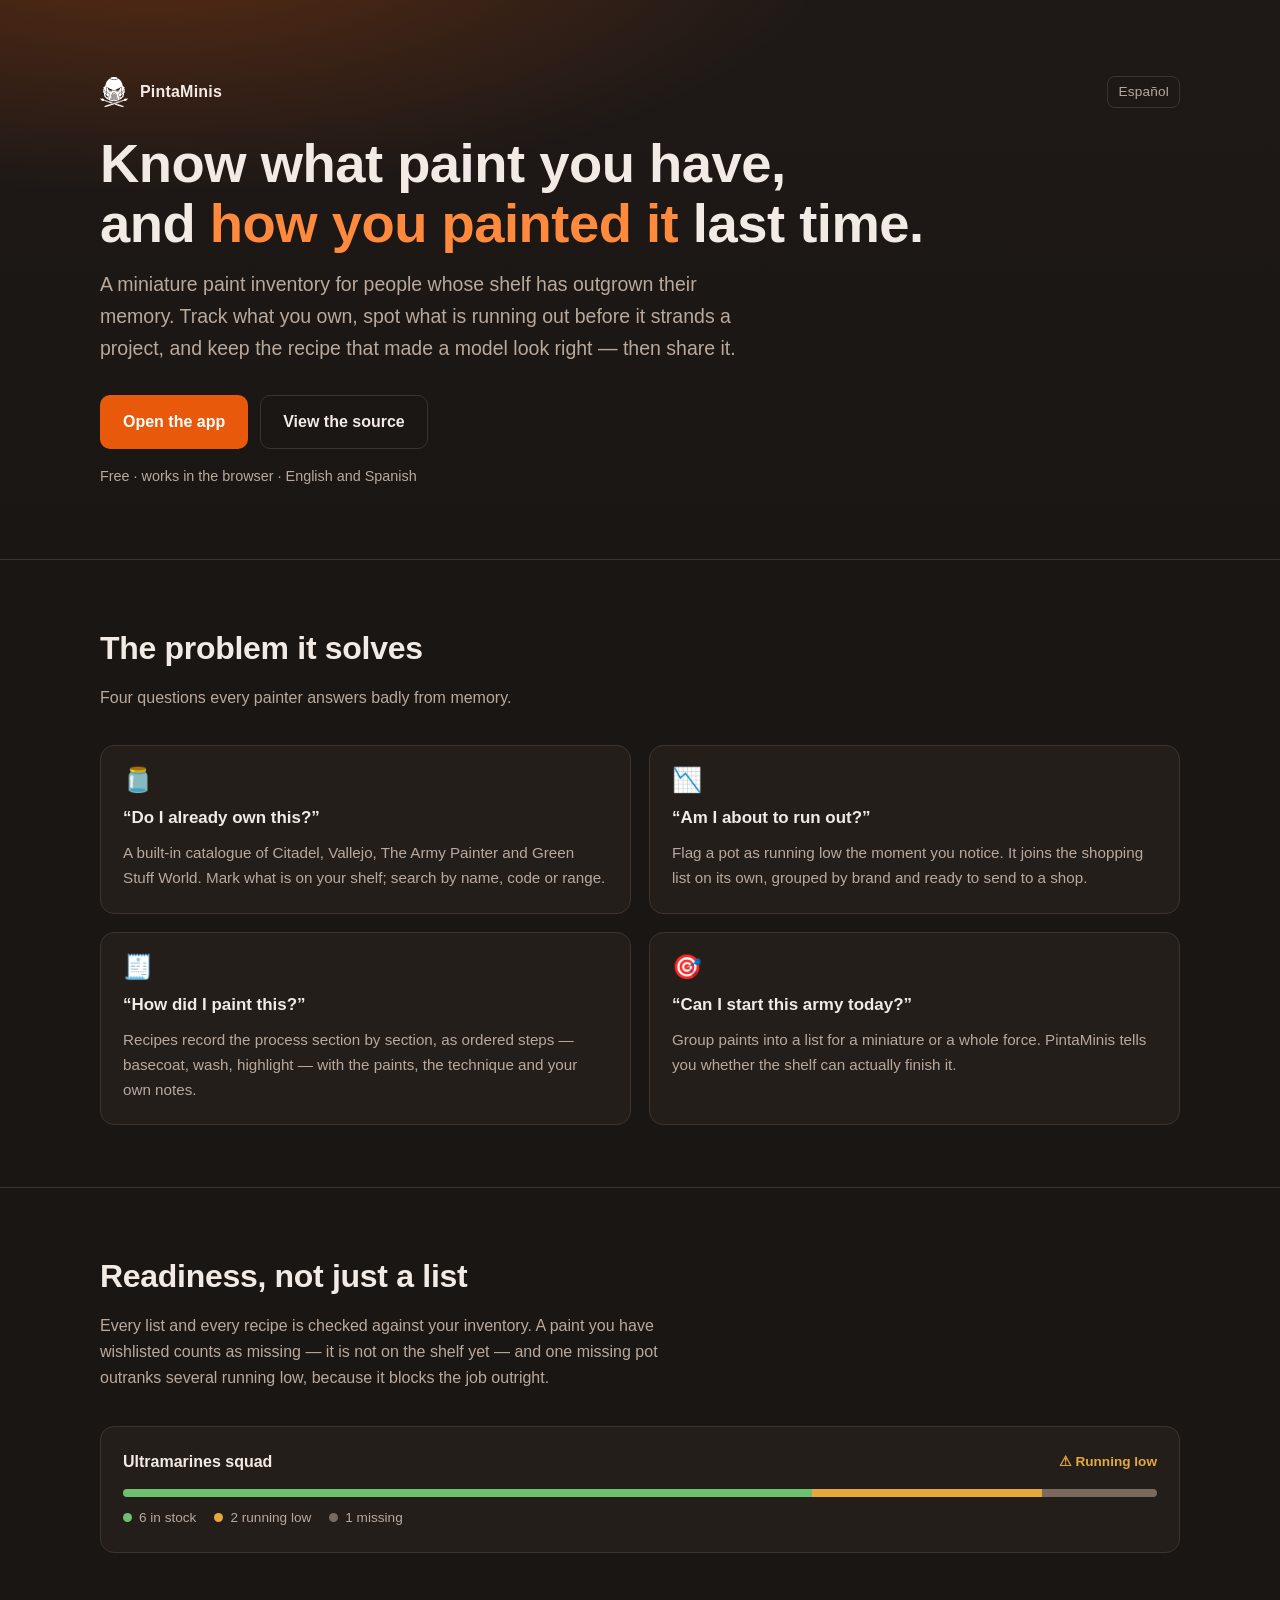
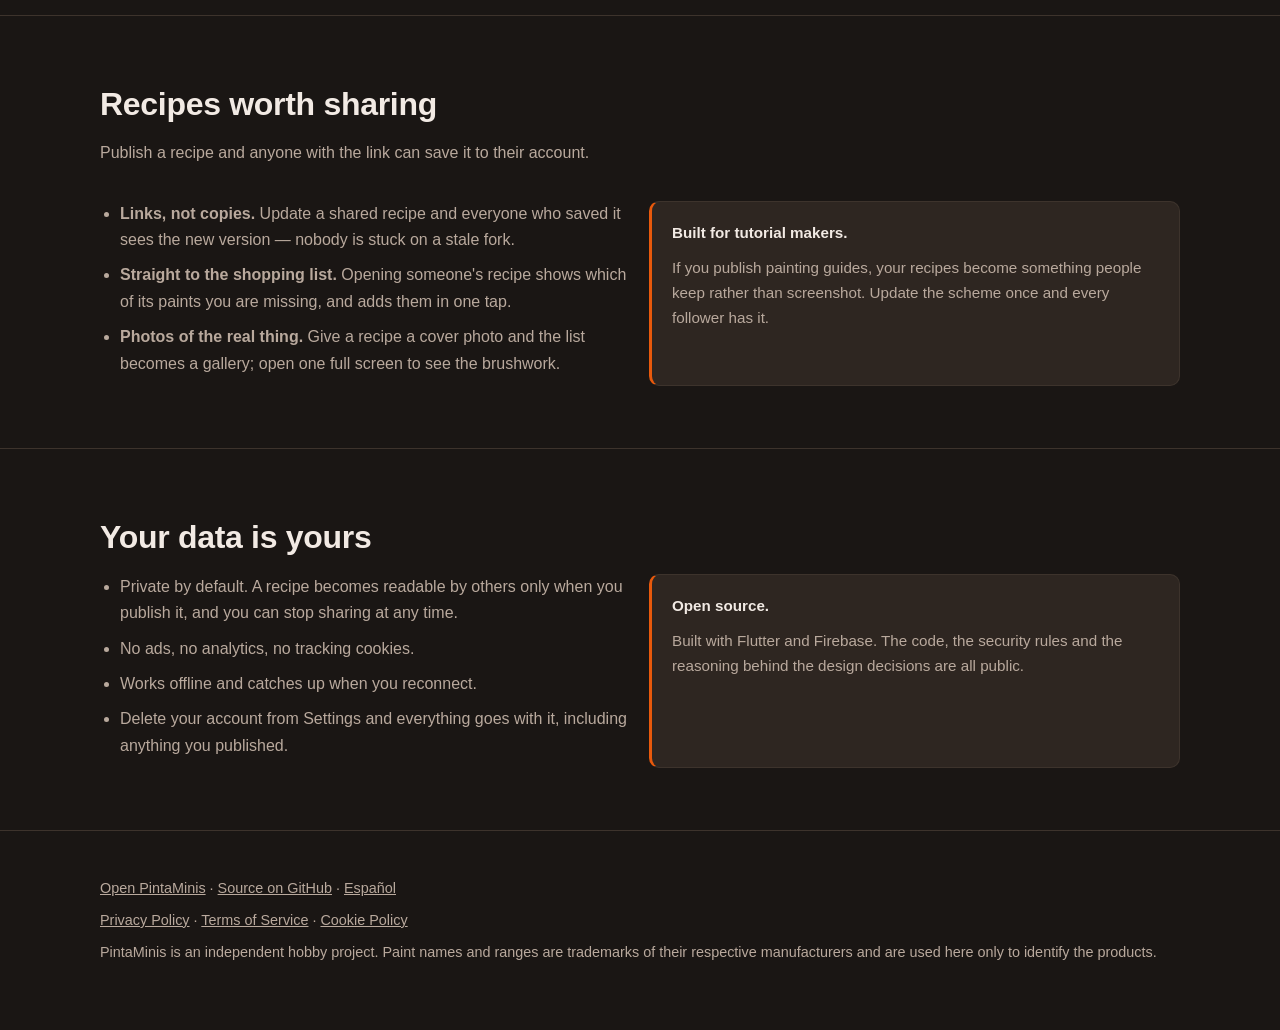
==== commit 96a009be: "refactor(site): cut the landing page down to what it needed to say Six sections had become three way" ====
--- a/docs/index.html
+++ b/docs/index.html
@@ -71,8 +71,7 @@
   <div class="wrap">
     <h2>The problem it solves</h2>
     <p class="sub">
-      Four questions every painter answers badly from memory — and the whole app is
-      built around them.
+      Four questions every painter answers badly from memory.
     </p>
     <div class="grid">
       <div class="card">
@@ -83,7 +82,7 @@
       <div class="card">
         <div class="ico">📉</div>
         <h3>“Am I about to run out?”</h3>
-        <p>Flag a pot as running low the moment you notice. It lands on the shopping list automatically, long before it stops you mid-project.</p>
+        <p>Flag a pot as running low the moment you notice. It joins the shopping list on its own, grouped by brand and ready to send to a shop.</p>
       </div>
       <div class="card">
         <div class="ico">🧾</div>
@@ -103,9 +102,9 @@
   <div class="wrap">
     <h2>Readiness, not just a list</h2>
     <p class="sub">
-      Every list and every recipe is checked against your inventory. A paint you have
-      wishlisted counts as missing — it is not on the shelf yet — and one missing pot
-      outranks several running low, because it blocks the job outright.
+      Every list and every recipe is checked against your inventory. A paint you
+      have wishlisted counts as missing — it is not on the shelf yet — and one
+      missing pot outranks several running low, because it blocks the job outright.
     </p>
     <div class="demo">
       <div class="demo-row">
@@ -128,39 +127,6 @@
 
 <section>
   <div class="wrap">
-    <h2>How you use it</h2>
-    <p class="sub">Nothing to set up beyond signing in.</p>
-    <div class="steps">
-      <div class="step">
-        <div>
-          <h3>Stock your shelf</h3>
-          <p>Search the catalogue and mark the paints you own. It takes one session and you only do it once.</p>
-        </div>
-      </div>
-      <div class="step">
-        <div>
-          <h3>Flag pots as they run down</h3>
-          <p>Tap a paint to mark it running low, or add one you want to buy. Both feed the shopping list on their own.</p>
-        </div>
-      </div>
-      <div class="step">
-        <div>
-          <h3>Shop from a list that reads like a list</h3>
-          <p>Grouped by urgency and then by brand, so it matches how you actually buy. Copy it or share it straight to a chat.</p>
-        </div>
-      </div>
-      <div class="step">
-        <div>
-          <h3>Write the recipe while it is fresh</h3>
-          <p>Record the steps, the techniques and the videos that inspired you — then add the missing paints to your shopping list in one tap.</p>
-        </div>
-      </div>
-    </div>
-  </div>
-</section>
-
-<section>
-  <div class="wrap">
     <h2>Recipes worth sharing</h2>
     <p class="sub">
       Publish a recipe and anyone with the link can save it to their account.
@@ -168,10 +134,9 @@
     <div class="cols">
       <div>
         <ul class="plain">
-          <li><strong>Links, not copies.</strong> When you update a shared recipe, everyone who saved it sees the new version — nobody is stuck on a stale fork.</li>
-          <li><strong>Credit stays attached.</strong> Your name and last update date travel with it, and you can see how many painters follow it.</li>
+          <li><strong>Links, not copies.</strong> Update a shared recipe and everyone who saved it sees the new version — nobody is stuck on a stale fork.</li>
           <li><strong>Straight to the shopping list.</strong> Opening someone's recipe shows which of its paints you are missing, and adds them in one tap.</li>
-          <li><strong>Photos stay small.</strong> A cover photo is compressed on your device before it is ever saved, so a 20 MB camera shot never gets uploaded at full size.</li>
+          <li><strong>Photos of the real thing.</strong> Give a recipe a cover photo and the list becomes a gallery; open one full screen to see the brushwork.</li>
         </ul>
       </div>
       <div class="callout">
@@ -191,10 +156,10 @@
     <div class="cols">
       <div>
         <ul class="plain">
-          <li>Sign in with email or Google.</li>
-          <li>Everything syncs to your account and works offline; it catches up when you reconnect.</li>
-          <li>Only you can read or write your inventory, lists and recipes. A recipe becomes readable by others only when you publish it, and you can stop sharing at any time.</li>
-          <li>You can delete your account and all of its data from Settings — including anything you published.</li>
+          <li>Private by default. A recipe becomes readable by others only when you publish it, and you can stop sharing at any time.</li>
+          <li>No ads, no analytics, no tracking cookies.</li>
+          <li>Works offline and catches up when you reconnect.</li>
+          <li>Delete your account from Settings and everything goes with it, including anything you published.</li>
         </ul>
       </div>
       <div class="callout">
@@ -203,48 +168,6 @@
           Built with Flutter and Firebase. The code, the security rules and the
           reasoning behind the design decisions are all public.
         </p>
-      </div>
-    </div>
-  </div>
-</section>
-
-<section id="more">
-  <div class="wrap">
-    <h2>Also in the app</h2>
-    <p class="sub">
-      Smaller things, added because they were missing the moment someone actually
-      used it.
-    </p>
-    <div class="grid">
-      <div class="card">
-        <div class="ico">📷</div>
-        <h3>Photos of what you painted</h3>
-        <p>Give a recipe a cover photo and the list becomes a gallery. Tap one to open it full screen and pinch in — the detail you want is in the brushwork, not the thumbnail.</p>
-      </div>
-      <div class="card">
-        <div class="ico">🔗</div>
-        <h3>Share a recipe by link</h3>
-        <p>Publish a recipe and send the link. Other painters link it into their account instead of copying it, so they always see your latest version — and unshare puts it back to private.</p>
-      </div>
-      <div class="card">
-        <div class="ico">🛒</div>
-        <h3>A shopping list that writes itself</h3>
-        <p>Anything running low or wishlisted, grouped by section and brand, ready to copy into a message or share straight to a shop.</p>
-      </div>
-      <div class="card">
-        <div class="ico">🌓</div>
-        <h3>Light and dark, English and Spanish</h3>
-        <p>Follows the system on both counts. Works offline too — Firestore keeps a local cache and syncs when the connection returns.</p>
-      </div>
-      <div class="card">
-        <div class="ico">🛡️</div>
-        <h3>Your data stays yours</h3>
-        <p>Private by default, no analytics, no ads, no tracking cookies. Deleting your account erases everything, including photos and anything you published.</p>
-      </div>
-      <div class="card">
-        <div class="ico">🧹</div>
-        <h3>Leave whenever you want</h3>
-        <p>Account deletion is one confirmed action away, and it cascades — inventory, lists, recipes, photos and public copies all go together.</p>
       </div>
     </div>
   </div>
--- a/docs/site.css
+++ b/docs/site.css
@@ -55,7 +55,10 @@
   h2 { font-size: clamp(1.5rem, 3.2vw, 2rem); margin: 0 0 10px; letter-spacing: -.3px; }
   .sub { color: var(--muted); margin: 0 0 34px; max-width: 66ch; }
 
-  .grid { display: grid; grid-template-columns: repeat(auto-fit, minmax(258px, 1fr)); gap: 18px; }
+  /* Exactly four cards: auto-fit left an orphan on the second row at desktop
+     widths. Two columns keeps them balanced. */
+  .grid { display: grid; grid-template-columns: repeat(2, 1fr); gap: 18px; }
+  @media (max-width: 720px) { .grid { grid-template-columns: 1fr; } }
   .card {
     background: var(--panel); border: 1px solid var(--line);
     border-radius: 14px; padding: 22px;
@@ -64,20 +67,6 @@
   .card p { margin: 0; color: var(--muted); font-size: .95rem; }
   .ico { font-size: 24px; line-height: 1; }
 
-  .steps { counter-reset: s; display: grid; gap: 14px; }
-  .step {
-    display: flex; gap: 16px; align-items: flex-start;
-    background: var(--panel); border: 1px solid var(--line);
-    border-radius: 14px; padding: 18px 20px;
-  }
-  .step::before {
-    counter-increment: s; content: counter(s);
-    flex: 0 0 30px; height: 30px; border-radius: 50%;
-    background: var(--forge); color: #fff;
-    display: grid; place-items: center; font-weight: 700; font-size: .9rem;
-  }
-  .step h3 { margin: 3px 0 6px; font-size: 1.02rem; }
-  .step p { margin: 0; color: var(--muted); font-size: .95rem; }
 
   /* Readiness demo — mirrors the verdict the app computes. */
   .demo { background: var(--panel); border: 1px solid var(--line); border-radius: 14px; padding: 22px; }
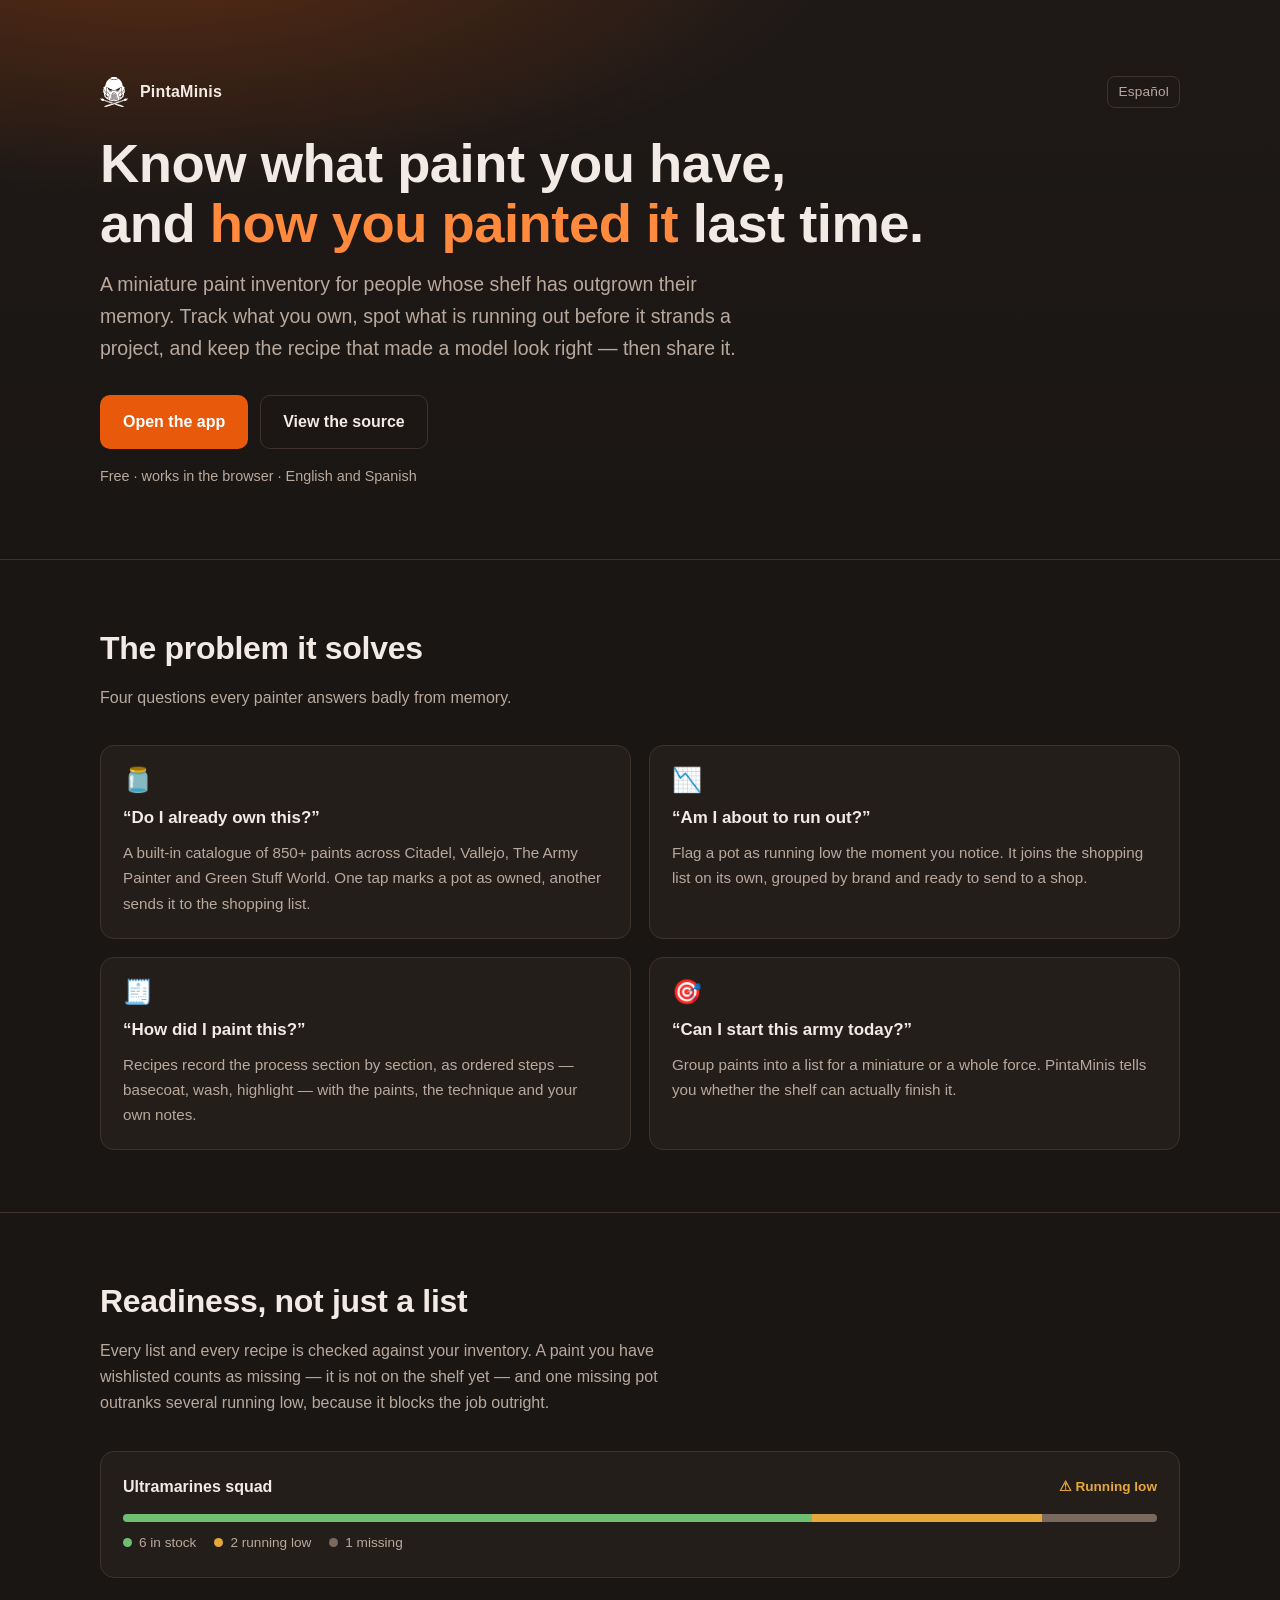
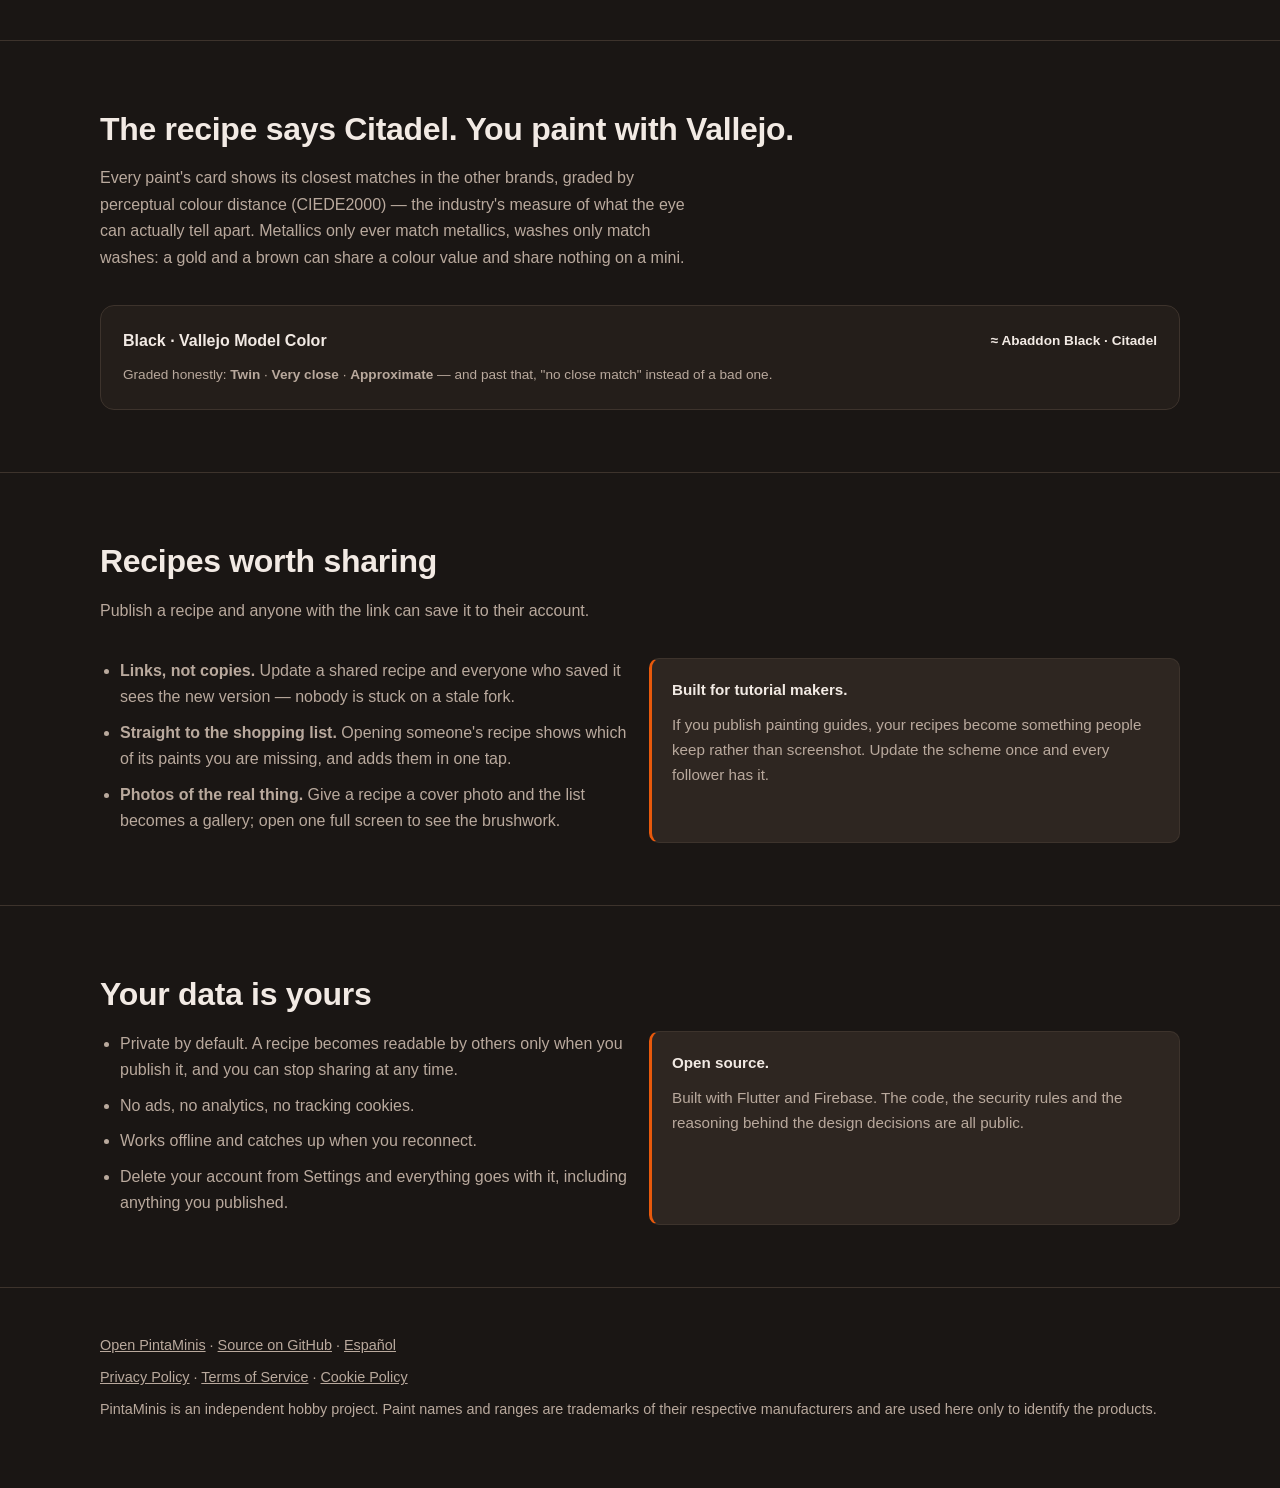
==== commit 697fd909: "docs(site): the landing page catches up with the app The site still described the app before its las" ====
--- a/docs/index.html
+++ b/docs/index.html
@@ -77,7 +77,7 @@
       <div class="card">
         <div class="ico">🫙</div>
         <h3>“Do I already own this?”</h3>
-        <p>A built-in catalogue of Citadel, Vallejo, The Army Painter and Green Stuff World. Mark what is on your shelf; search by name, code or range.</p>
+        <p>A built-in catalogue of 850+ paints across Citadel, Vallejo, The Army Painter and Green Stuff World. One tap marks a pot as owned, another sends it to the shopping list.</p>
       </div>
       <div class="card">
         <div class="ico">📉</div>
@@ -120,6 +120,28 @@
         <span><i style="background:var(--ok)"></i>6 in stock</span>
         <span><i style="background:var(--warn)"></i>2 running low</span>
         <span><i style="background:var(--miss)"></i>1 missing</span>
+      </div>
+    </div>
+  </div>
+</section>
+
+<section>
+  <div class="wrap">
+    <h2>The recipe says Citadel. You paint with Vallejo.</h2>
+    <p class="sub">
+      Every paint's card shows its closest matches in the other brands, graded by
+      perceptual colour distance (CIEDE2000) — the industry's measure of what the
+      eye can actually tell apart. Metallics only ever match metallics, washes only
+      match washes: a gold and a brown can share a colour value and share nothing
+      on a mini.
+    </p>
+    <div class="demo">
+      <div class="demo-row">
+        <span class="demo-name">Black · Vallejo Model Color</span>
+        <span class="verdict">≈ Abaddon Black · Citadel</span>
+      </div>
+      <div class="legend" style="margin-top:10px">
+        <span>Graded honestly: <strong>Twin</strong> · <strong>Very close</strong> · <strong>Approximate</strong> — and past that, "no close match" instead of a bad one.</span>
       </div>
     </div>
   </div>
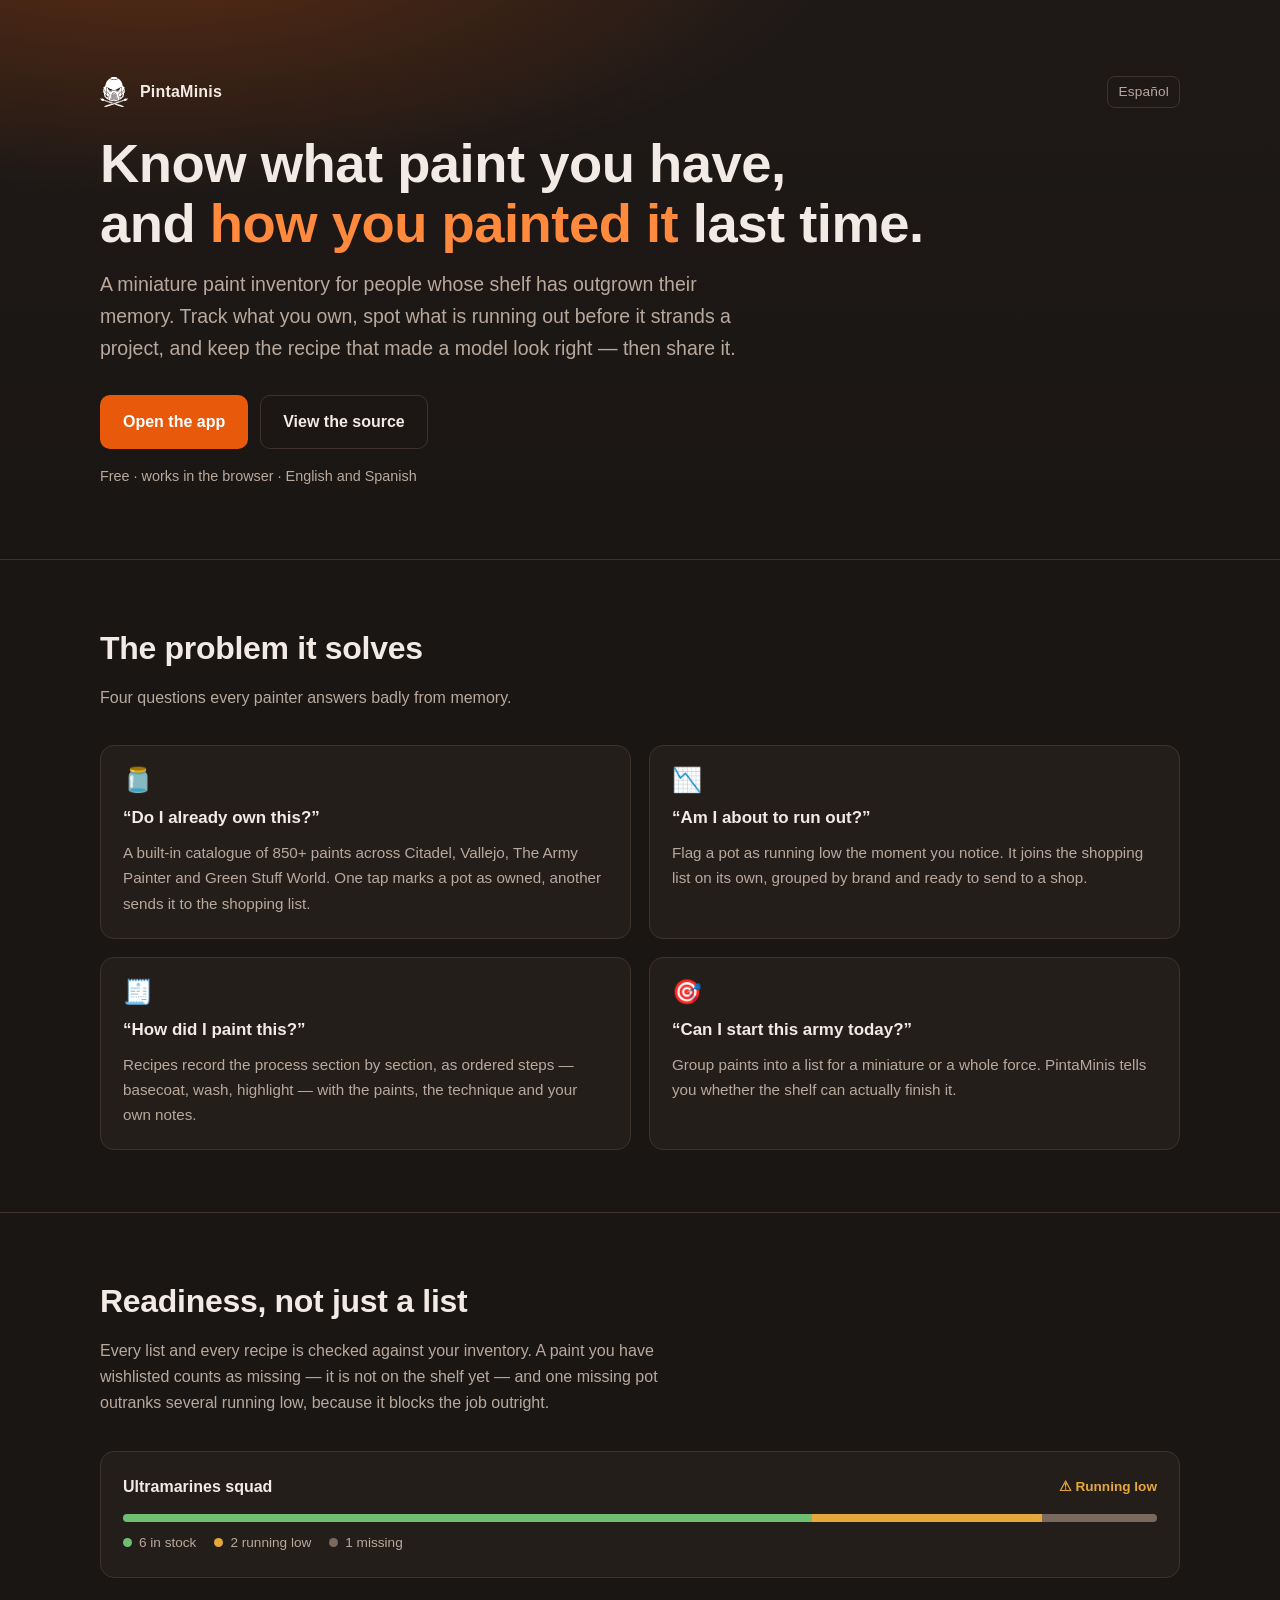
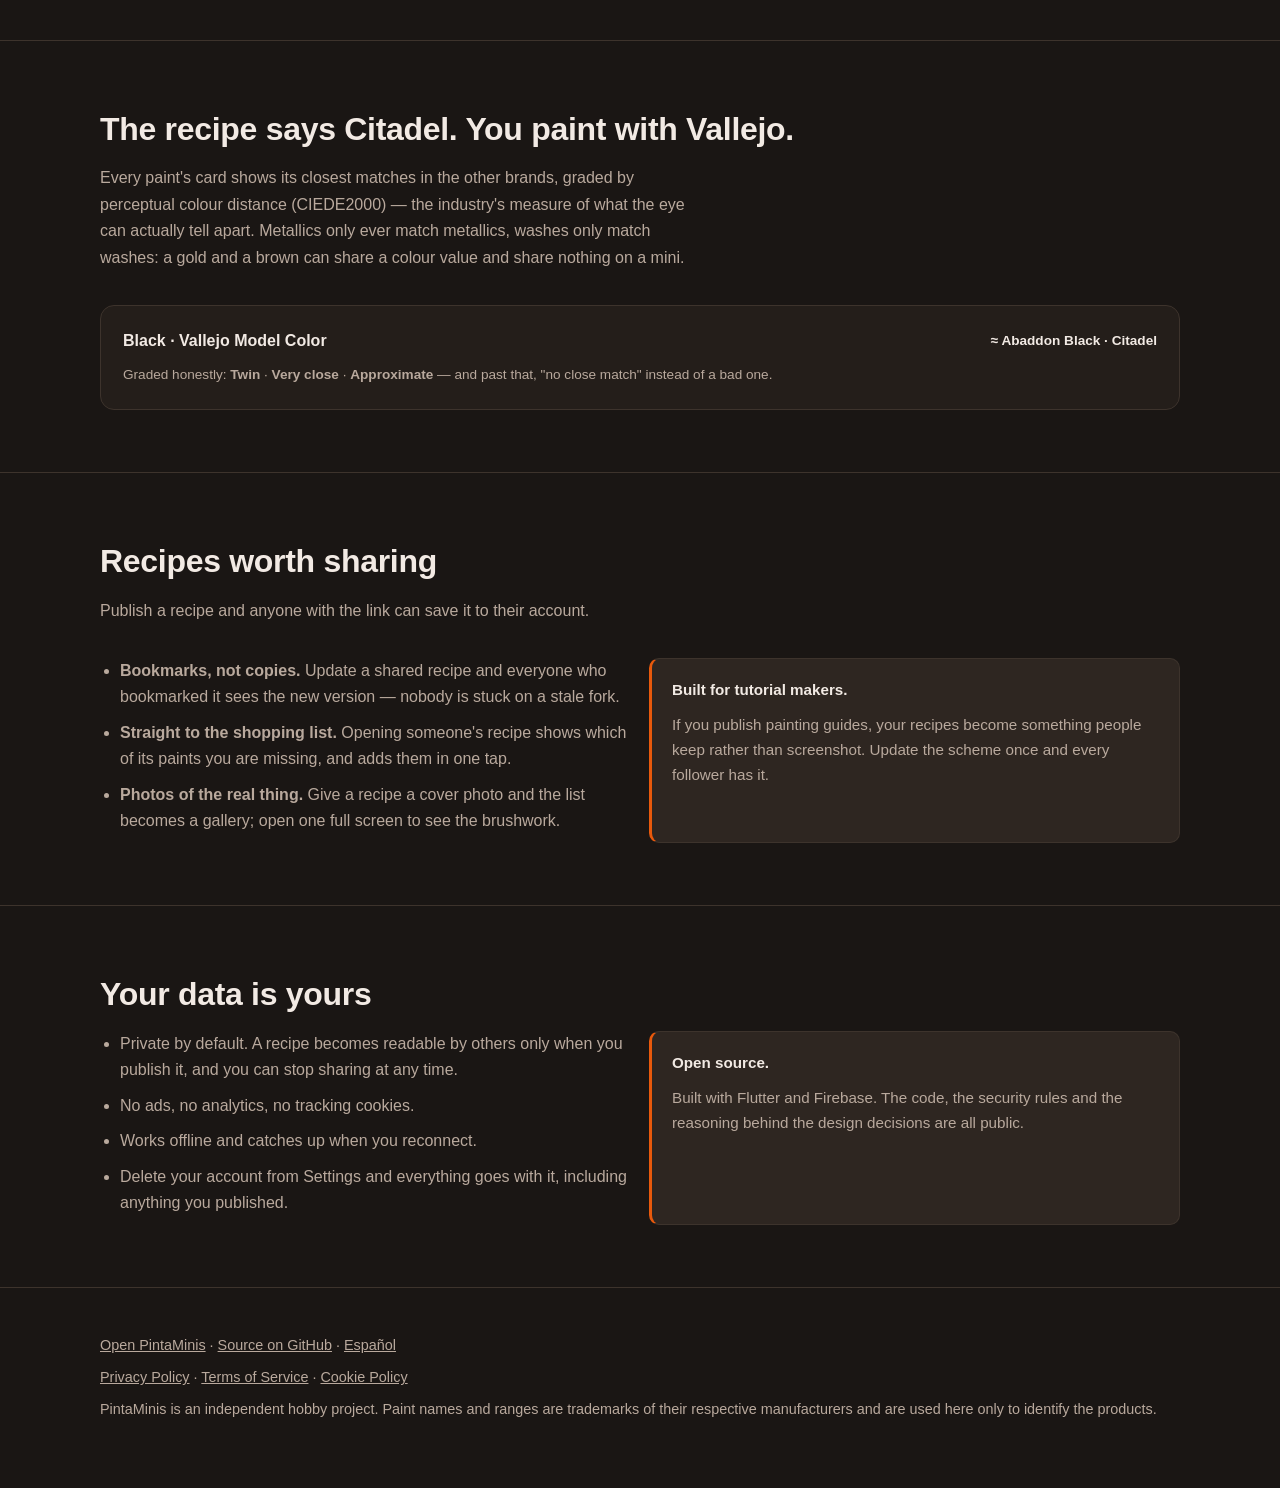
==== commit d8a32707: "refactor(recipes): "linking" becomes bookmarking, everywhere a user reads User call, and the right o" ====
--- a/docs/index.html
+++ b/docs/index.html
@@ -156,7 +156,7 @@
     <div class="cols">
       <div>
         <ul class="plain">
-          <li><strong>Links, not copies.</strong> Update a shared recipe and everyone who saved it sees the new version — nobody is stuck on a stale fork.</li>
+          <li><strong>Bookmarks, not copies.</strong> Update a shared recipe and everyone who bookmarked it sees the new version — nobody is stuck on a stale fork.</li>
           <li><strong>Straight to the shopping list.</strong> Opening someone's recipe shows which of its paints you are missing, and adds them in one tap.</li>
           <li><strong>Photos of the real thing.</strong> Give a recipe a cover photo and the list becomes a gallery; open one full screen to see the brushwork.</li>
         </ul>
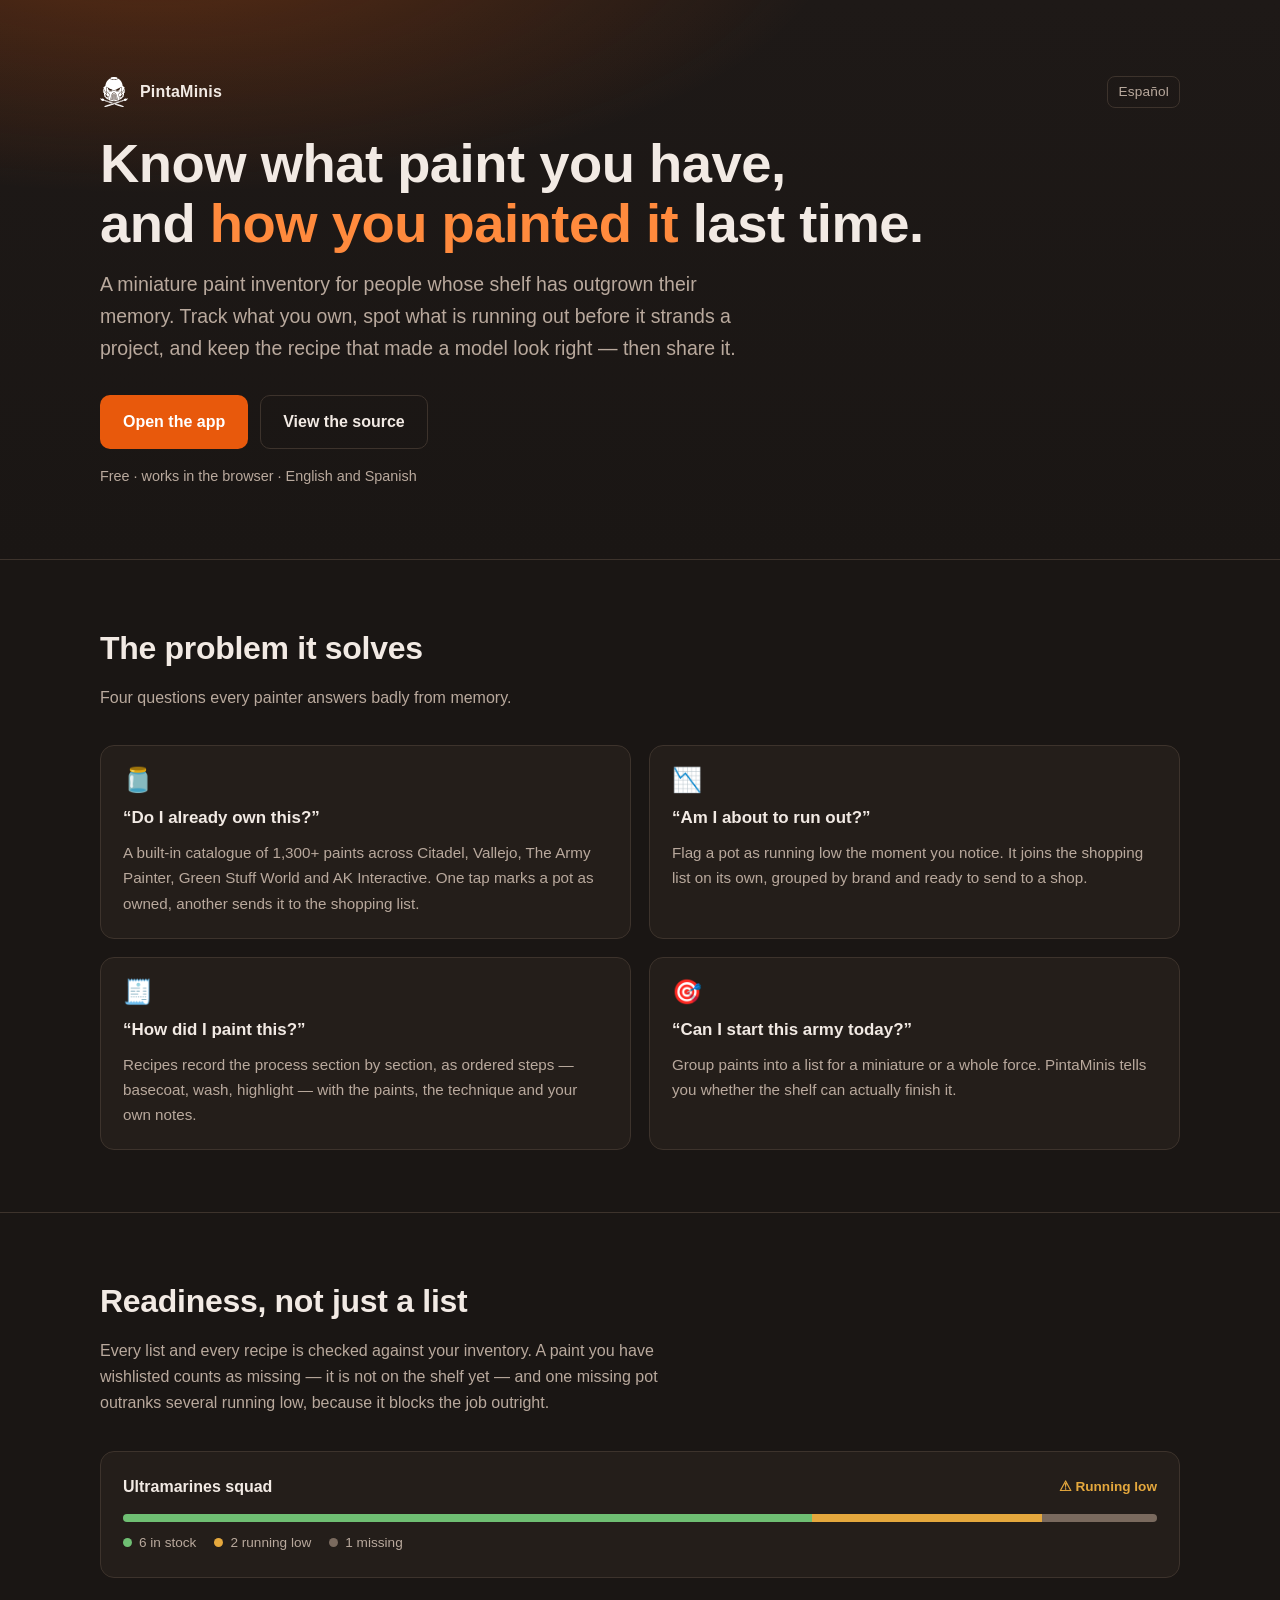
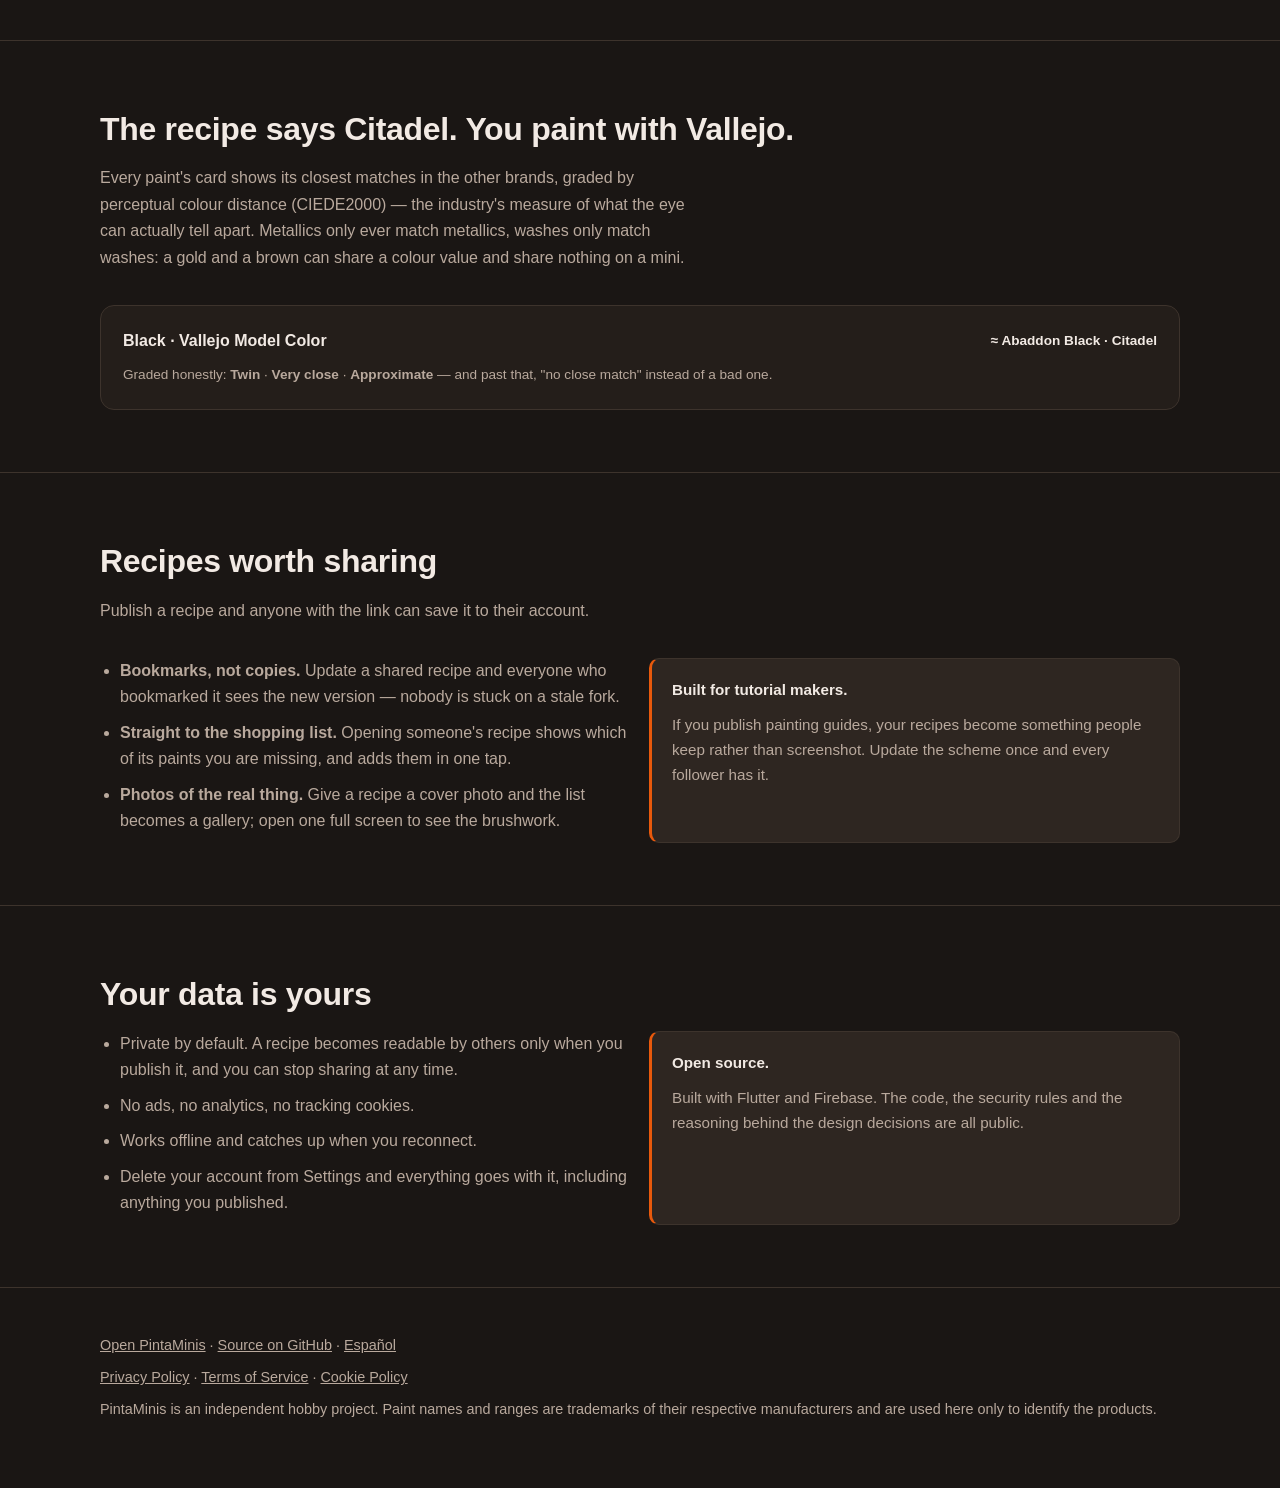
==== commit f0dbbdd9: "feat(catalog): add AK Interactive — 480 paints across the 3Gen line Fifth brand in the catalogue. Th" ====
--- a/docs/index.html
+++ b/docs/index.html
@@ -77,7 +77,7 @@
       <div class="card">
         <div class="ico">🫙</div>
         <h3>“Do I already own this?”</h3>
-        <p>A built-in catalogue of 850+ paints across Citadel, Vallejo, The Army Painter and Green Stuff World. One tap marks a pot as owned, another sends it to the shopping list.</p>
+        <p>A built-in catalogue of 1,300+ paints across Citadel, Vallejo, The Army Painter, Green Stuff World and AK Interactive. One tap marks a pot as owned, another sends it to the shopping list.</p>
       </div>
       <div class="card">
         <div class="ico">📉</div>
